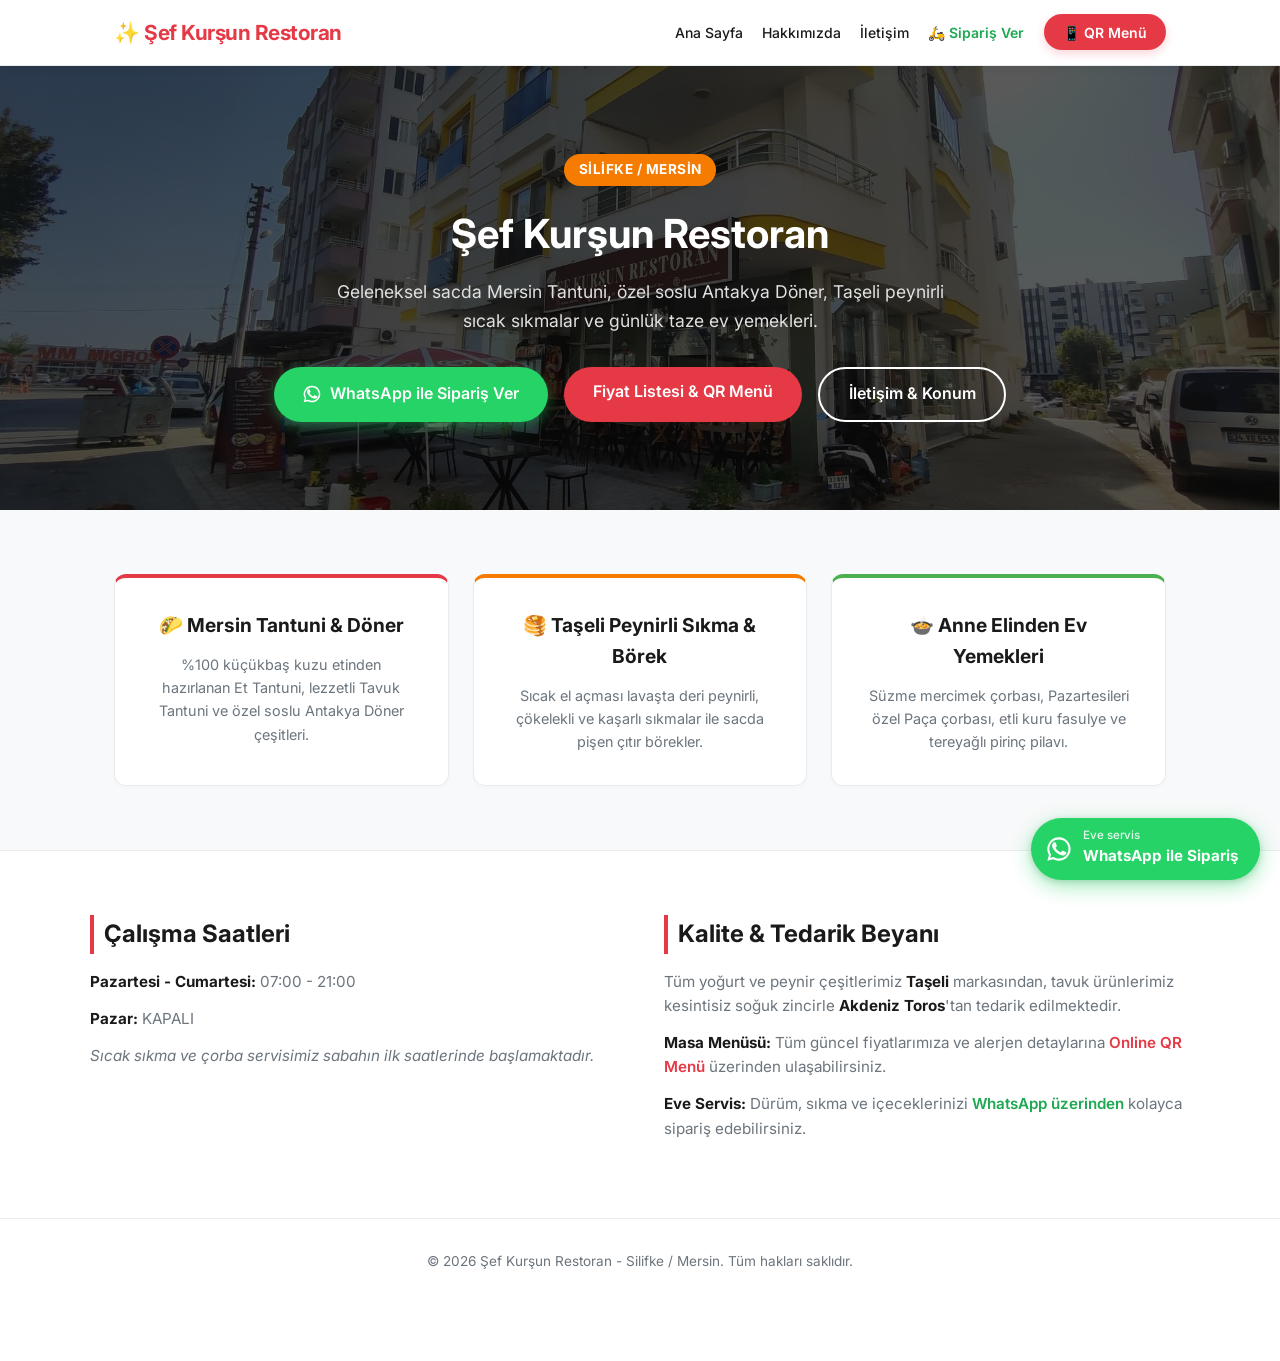
==== index.html @ 9f79ace0 "Update links for order and WhatsApp service" ====
<!DOCTYPE html>
<html lang="tr">
<head>
  <meta charset="UTF-8">
  <meta name="viewport" content="width=device-width, initial-scale=1.0">
  <title>Şef Kurşun Restoran | Silifke Tantuni, Döner & Ev Yemekleri</title>
  <meta name="description" content="Silifke'nin meşhur Şef Kurşun Restoran'ında %100 kuzu etinden Tantuni, özel soslu Döner, Taşeli peynirli Sıkma ve ev yemekleri. WhatsApp ile online sipariş.">
  <link href="https://fonts.googleapis.com/css2?family=Inter:wght@300;400;500;600;700&display=swap" rel="stylesheet">
  <style>
    :root {
      --primary-color: #e63946;
      --accent-color: #f57c00;
      --whatsapp: #25d366;
      --whatsapp-dark: #1da851;
      --bg-body: #f8f9fa;
      --bg-card: #ffffff;
      --text-main: #1a1a1a;
      --text-sub: #6c757d;
      --border-color: #e9ecef;
    }

    * {
      box-sizing: border-box;
      margin: 0;
      padding: 0;
      font-family: 'Inter', sans-serif;
    }

    body {
      background-color: var(--bg-body);
      color: var(--text-main);
      line-height: 1.6;
    }

    /* HEADER */
    header {
      background-color: #ffffff;
      box-shadow: 0 2px 10px rgba(0,0,0,0.05);
      position: sticky;
      top: 0;
      z-index: 1000;
      border-bottom: 1px solid var(--border-color);
    }

    .navbar {
      display: flex;
      justify-content: space-between;
      align-items: center;
      max-width: 1100px;
      margin: 0 auto;
      padding: 1rem 1.5rem;
    }

    .logo {
      font-size: 1.3rem;
      font-weight: 700;
      color: var(--primary-color);
      text-decoration: none;
      letter-spacing: -0.5px;
    }

    .nav-links {
      display: flex;
      gap: 1.2rem;
      list-style: none;
      align-items: center;
      flex-wrap: wrap;
      justify-content: center;
    }

    .nav-links a {
      text-decoration: none;
      color: var(--text-main);
      font-weight: 500;
      font-size: 14px;
      transition: color 0.2s;
    }

    .nav-links a:hover {
      color: var(--primary-color);
    }

    .btn-qr {
      background-color: var(--primary-color);
      color: #fff !important;
      padding: 0.6rem 1.2rem;
      border-radius: 30px;
      font-weight: 600 !important;
      box-shadow: 0 4px 10px rgba(230, 57, 70, 0.2);
    }

    .nav-siparis {
      color: var(--whatsapp-dark) !important;
      font-weight: 600 !important;
    }

    /* HERO */
    .hero {
      background: linear-gradient(rgba(0, 0, 0, 0.65), rgba(0, 0, 0, 0.65)), 
                  url('hero.jpg') center/cover no-repeat;
      color: #ffffff;
      text-align: center;
      padding: 5.5rem 1.5rem;
    }

    .hero .badge-silifke {
      display: inline-block;
      background-color: var(--accent-color);
      color: #ffffff;
      font-weight: 700;
      padding: 0.3rem 0.9rem;
      border-radius: 20px;
      margin-bottom: 1rem;
      font-size: 0.85rem;
      text-transform: uppercase;
      letter-spacing: 0.5px;
    }

    .hero h1 {
      font-size: 2.5rem;
      font-weight: 700;
      margin-bottom: 0.8rem;
    }

    .hero p {
      font-size: 1.1rem;
      max-width: 650px;
      margin: 0 auto 2rem auto;
      color: #e0e0e0;
    }

    .hero-buttons {
      display: flex;
      gap: 1rem;
      justify-content: center;
      flex-wrap: wrap;
    }

    .btn-main {
      background-color: var(--primary-color);
      color: #fff;
      padding: 0.8rem 1.8rem;
      text-decoration: none;
      font-weight: 600;
      border-radius: 30px;
    }

    .btn-outline {
      background-color: transparent;
      color: #fff;
      border: 2px solid #fff;
      padding: 0.8rem 1.8rem;
      text-decoration: none;
      font-weight: 600;
      border-radius: 30px;
    }

    .btn-hero-wa {
      display: inline-flex;
      align-items: center;
      gap: 8px;
      background-color: var(--whatsapp);
      color: #fff;
      padding: 0.8rem 1.8rem;
      text-decoration: none;
      font-weight: 600;
      border-radius: 30px;
      box-shadow: 0 4px 14px rgba(37, 211, 102, 0.4);
      transition: background 0.2s, transform 0.15s;
    }

    .btn-hero-wa:hover {
      background-color: var(--whatsapp-dark);
      transform: translateY(-2px);
    }

    /* ÖNE ÇIKAN KATEGORİLER */
    .features {
      max-width: 1100px;
      margin: 4rem auto;
      padding: 0 1.5rem;
      display: grid;
      grid-template-columns: repeat(auto-fit, minmax(260px, 1fr));
      gap: 1.5rem;
    }

    .card {
      background: #fff;
      padding: 2rem;
      border-radius: 12px;
      text-align: center;
      box-shadow: 0 2px 4px rgba(0,0,0,0.02);
      border: 1px solid var(--border-color);
      border-top: 4px solid var(--primary-color);
    }

    .card h3 {
      margin-bottom: 0.8rem;
      color: var(--text-main);
      font-size: 1.2rem;
    }

    .card p {
      font-size: 0.9rem;
      color: var(--text-sub);
    }

    /* İLETİŞİM & ÇALIŞMA SAATLERİ */
    .info-section {
      background-color: #fff;
      padding: 4rem 1.5rem;
      border-top: 1px solid var(--border-color);
    }

    .info-container {
      max-width: 1100px;
      margin: 0 auto;
      display: grid;
      grid-template-columns: repeat(auto-fit, minmax(300px, 1fr));
      gap: 3rem;
    }

    .info-box h2 {
      color: var(--text-main);
      margin-bottom: 1rem;
      font-size: 1.5rem;
      border-left: 4px solid var(--primary-color);
      padding-left: 10px;
    }

    .info-box p {
      margin-bottom: 0.8rem;
      color: var(--text-sub);
      font-size: 0.95rem;
    }

    .info-box strong {
      color: var(--text-main);
    }

    footer {
      background-color: #ffffff;
      color: var(--text-sub);
      text-align: center;
      padding: 2rem 1.5rem 5.5rem; /* Alt boşluk: sabit buton footer metnini kapatmasın */
      border-top: 1px solid var(--border-color);
      font-size: 0.85rem;
    }

    /* ================================================
       SAĞ ALT SABİT WHATSAPP SİPARİŞ BUTONU (ELİPS)
       ================================================ */
    .wa-float {
      position: fixed;
      right: 20px;
      bottom: 20px;
      z-index: 2000;
      display: flex;
      align-items: center;
      gap: 10px;
      background-color: var(--whatsapp);
      color: #fff;
      text-decoration: none;
      font-weight: 700;
      font-size: 0.95rem;
      padding: 12px 22px 12px 14px;
      border-radius: 50px;               /* elips / hap formu */
      box-shadow: 0 6px 20px rgba(37, 211, 102, 0.45), 0 2px 6px rgba(0,0,0,0.15);
      transition: transform 0.2s, background 0.2s, box-shadow 0.2s;
      animation: wa-nabiz 2.4s ease-in-out infinite;
      white-space: nowrap;
    }

    .wa-float:hover {
      background-color: var(--whatsapp-dark);
      transform: translateY(-3px) scale(1.03);
      animation: none;
    }

    .wa-float svg {
      width: 28px;
      height: 28px;
      flex-shrink: 0;
      fill: #fff;
    }

    .wa-float span small {
      display: block;
      font-weight: 500;
      font-size: 0.72rem;
      opacity: 0.9;
      line-height: 1;
      margin-bottom: 2px;
    }

    @keyframes wa-nabiz {
      0%, 100% { box-shadow: 0 6px 20px rgba(37, 211, 102, 0.45), 0 0 0 0 rgba(37, 211, 102, 0.5); }
      50%      { box-shadow: 0 6px 20px rgba(37, 211, 102, 0.45), 0 0 0 12px rgba(37, 211, 102, 0); }
    }

    /* Mobilde metni gizle, yuvarlak logoya dönüş */
    @media (max-width: 600px) {
      .wa-float {
        padding: 14px;
        right: 16px;
        bottom: 16px;
      }
      .wa-float span { display: none; }
      .wa-float svg { width: 30px; height: 30px; }
    }

    @media (max-width: 768px) {
      .hero h1 { font-size: 2rem; }
      .navbar { flex-direction: column; gap: 1rem; }
    }
  </style>
</head>
<body>

  <header>
    <nav class="navbar">
      <a href="/" class="logo">✨ Şef Kurşun Restoran</a>
      <ul class="nav-links">
        <li><a href="/">Ana Sayfa</a></li>
        <li><a href="/hakkimizda.html">Hakkımızda</a></li>
        <li><a href="/iletisim.html">İletişim</a></li>
        <li><a href="/siparis.html/" class="nav-siparis">🛵 Sipariş Ver</a></li>
        <li><a href="/QRMENU/" class="btn-qr">📱 QR Menü</a></li>
      </ul>
    </nav>
  </header>

  <section class="hero">
    <span class="badge-silifke">Silifke / Mersin</span>
    <h1>Şef Kurşun Restoran</h1>
    <p>Geleneksel sacda Mersin Tantuni, özel soslu Antakya Döner, Taşeli peynirli sıcak sıkmalar ve günlük taze ev yemekleri.</p>
    <div class="hero-buttons">
      <a href="/siparis.html/" class="btn-hero-wa">
        <svg width="20" height="20" viewBox="0 0 24 24" fill="currentColor" aria-hidden="true"><path d="M17.5 14.4c-.3-.1-1.8-.9-2-1-.3-.1-.5-.1-.7.1-.2.3-.8 1-.9 1.2-.2.2-.3.2-.6.1-.3-.1-1.3-.5-2.4-1.5-.9-.8-1.5-1.8-1.7-2.1-.2-.3 0-.5.1-.6l.5-.6c.1-.2.2-.3.3-.5.1-.2 0-.4 0-.5l-.9-2.2c-.2-.6-.5-.5-.7-.5h-.6c-.2 0-.5.1-.8.4-.3.3-1 1-1 2.5s1.1 2.9 1.2 3.1c.1.2 2.1 3.2 5.1 4.5 2.5 1 3 .8 3.6.7.5-.1 1.8-.7 2-1.4.2-.7.2-1.3.2-1.4-.1-.1-.3-.2-.6-.3zM12 2a10 10 0 0 0-8.6 15.1L2 22l5-1.3A10 10 0 1 0 12 2zm0 18.2c-1.5 0-3-.4-4.3-1.2l-.3-.2-3 .8.8-2.9-.2-.3A8.2 8.2 0 1 1 12 20.2z"/></svg>
        WhatsApp ile Sipariş Ver
      </a>
      <a href="/QRMENU/" class="btn-main">Fiyat Listesi & QR Menü</a>
      <a href="/iletisim.html" class="btn-outline">İletişim & Konum</a>
    </div>
  </section>

  <section class="features">
    <div class="card" style="border-top-color: var(--primary-color);">
      <h3>🌮 Mersin Tantuni & Döner</h3>
      <p>%100 küçükbaş kuzu etinden hazırlanan Et Tantuni, lezzetli Tavuk Tantuni ve özel soslu Antakya Döner çeşitleri.</p>
    </div>
    <div class="card" style="border-top-color: var(--accent-color);">
      <h3>🥞 Taşeli Peynirli Sıkma & Börek</h3>
      <p>Sıcak el açması lavaşta deri peynirli, çökelekli ve kaşarlı sıkmalar ile sacda pişen çıtır börekler.</p>
    </div>
    <div class="card" style="border-top-color: #4caf50;">
      <h3>🍲 Anne Elinden Ev Yemekleri</h3>
      <p>Süzme mercimek çorbası, Pazartesileri özel Paça çorbası, etli kuru fasulye ve tereyağlı pirinç pilavı.</p>
    </div>
  </section>

  <section class="info-section">
    <div class="info-container">
      <div class="info-box">
        <h2>Çalışma Saatleri</h2>
        <p><strong>Pazartesi - Cumartesi:</strong> 07:00 - 21:00</p>
        <p><strong>Pazar:</strong> KAPALI</p>
        <p><em>Sıcak sıkma ve çorba servisimiz sabahın ilk saatlerinde başlamaktadır.</em></p>
      </div>
      <div class="info-box">
        <h2>Kalite & Tedarik Beyanı</h2>
        <p>Tüm yoğurt ve peynir çeşitlerimiz <strong>Taşeli</strong> markasından, tavuk ürünlerimiz kesintisiz soğuk zincirle <strong>Akdeniz Toros</strong>'tan tedarik edilmektedir.</p>
        <p><strong>Masa Menüsü:</strong> Tüm güncel fiyatlarımıza ve alerjen detaylarına <a href="/QRMENU/" style="color:var(--primary-color); font-weight:600; text-decoration:none;">Online QR Menü</a> üzerinden ulaşabilirsiniz.</p>
        <p><strong>Eve Servis:</strong> Dürüm, sıkma ve içeceklerinizi <a href="/siparis.html/" style="color:var(--whatsapp-dark); font-weight:600; text-decoration:none;">WhatsApp üzerinden</a> kolayca sipariş edebilirsiniz.</p>
      </div>
    </div>
  </section>

  <footer>
    <p>&copy; 2026 Şef Kurşun Restoran - Silifke / Mersin. Tüm hakları saklıdır.</p>
  </footer>

  <!-- SAĞ ALT SABİT WHATSAPP SİPARİŞ BUTONU -->
  <a href="/siparis.html/" class="wa-float" aria-label="WhatsApp ile Sipariş Ver">
    <svg viewBox="0 0 24 24" aria-hidden="true"><path d="M17.5 14.4c-.3-.1-1.8-.9-2-1-.3-.1-.5-.1-.7.1-.2.3-.8 1-.9 1.2-.2.2-.3.2-.6.1-.3-.1-1.3-.5-2.4-1.5-.9-.8-1.5-1.8-1.7-2.1-.2-.3 0-.5.1-.6l.5-.6c.1-.2.2-.3.3-.5.1-.2 0-.4 0-.5l-.9-2.2c-.2-.6-.5-.5-.7-.5h-.6c-.2 0-.5.1-.8.4-.3.3-1 1-1 2.5s1.1 2.9 1.2 3.1c.1.2 2.1 3.2 5.1 4.5 2.5 1 3 .8 3.6.7.5-.1 1.8-.7 2-1.4.2-.7.2-1.3.2-1.4-.1-.1-.3-.2-.6-.3zM12 2a10 10 0 0 0-8.6 15.1L2 22l5-1.3A10 10 0 1 0 12 2zm0 18.2c-1.5 0-3-.4-4.3-1.2l-.3-.2-3 .8.8-2.9-.2-.3A8.2 8.2 0 1 1 12 20.2z"/></svg>
    <span><small>Eve servis</small>WhatsApp ile Sipariş</span>
  </a>

</body>
</html>
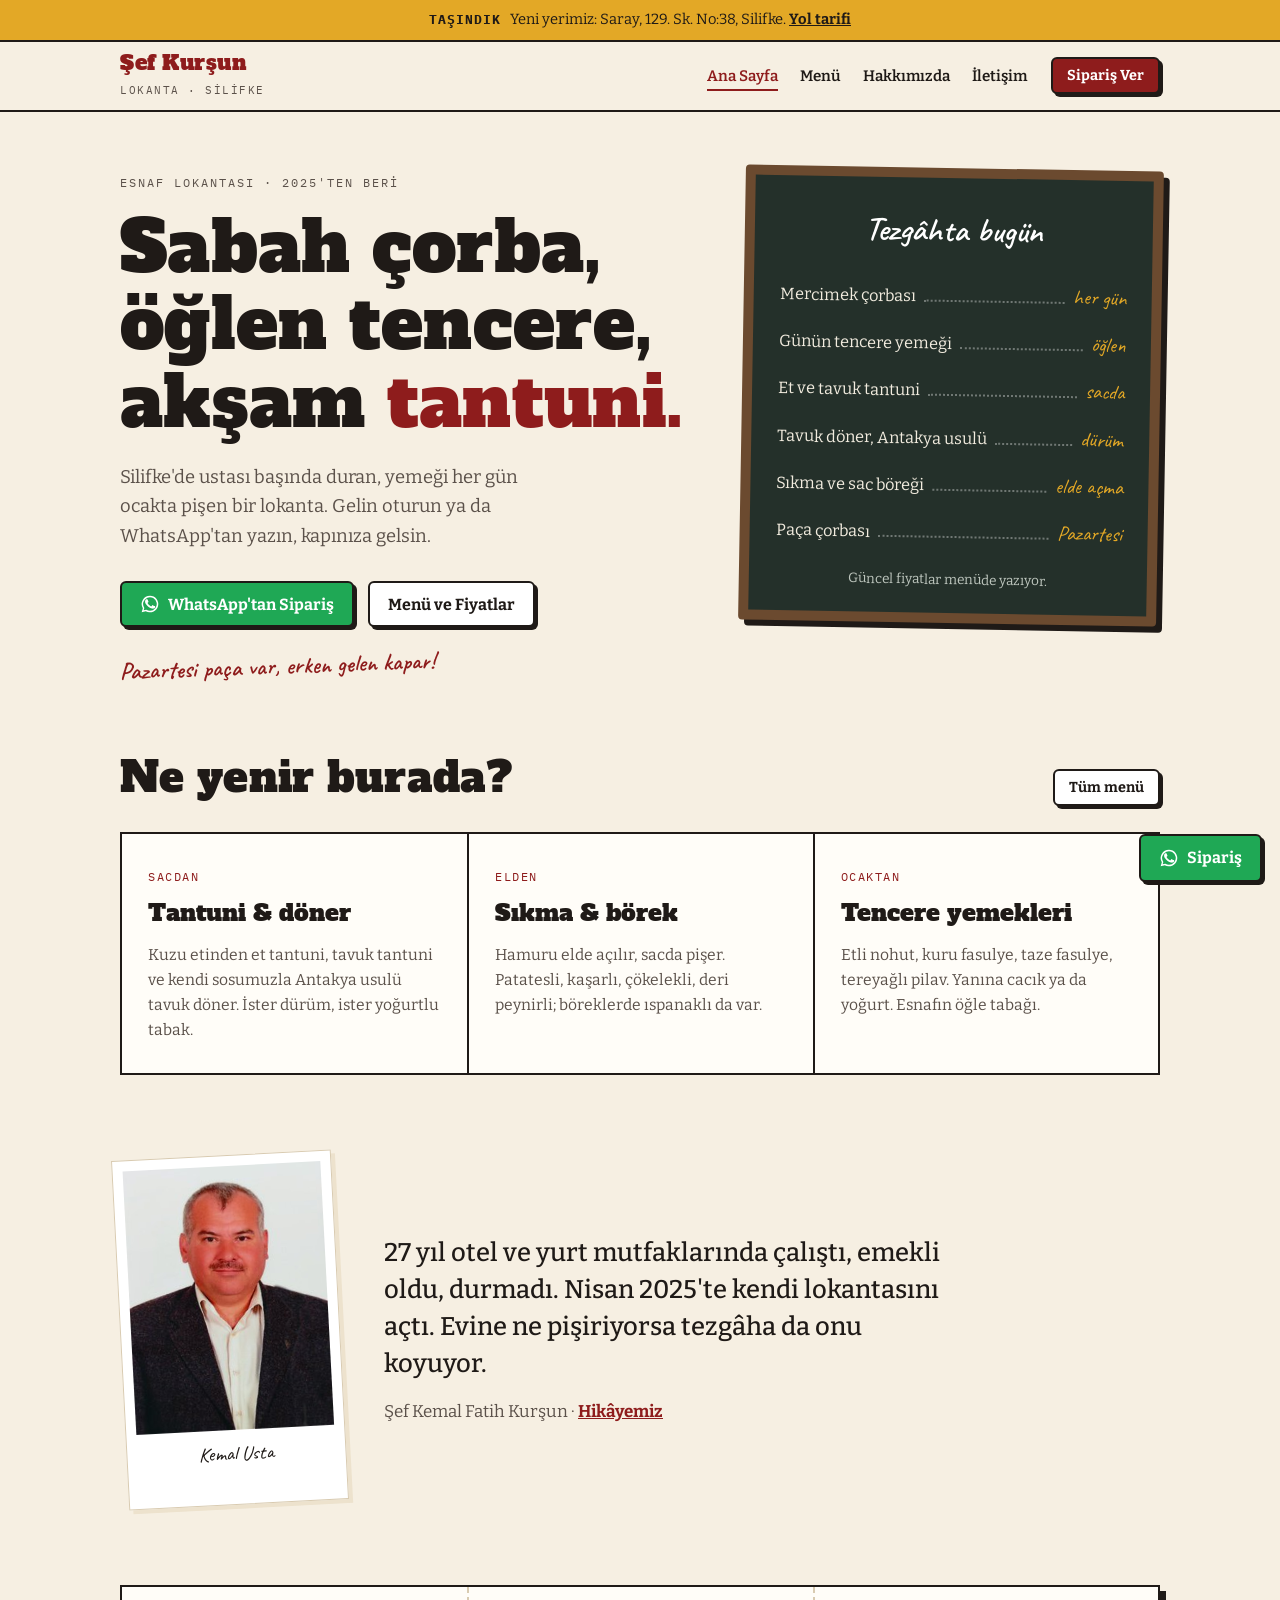
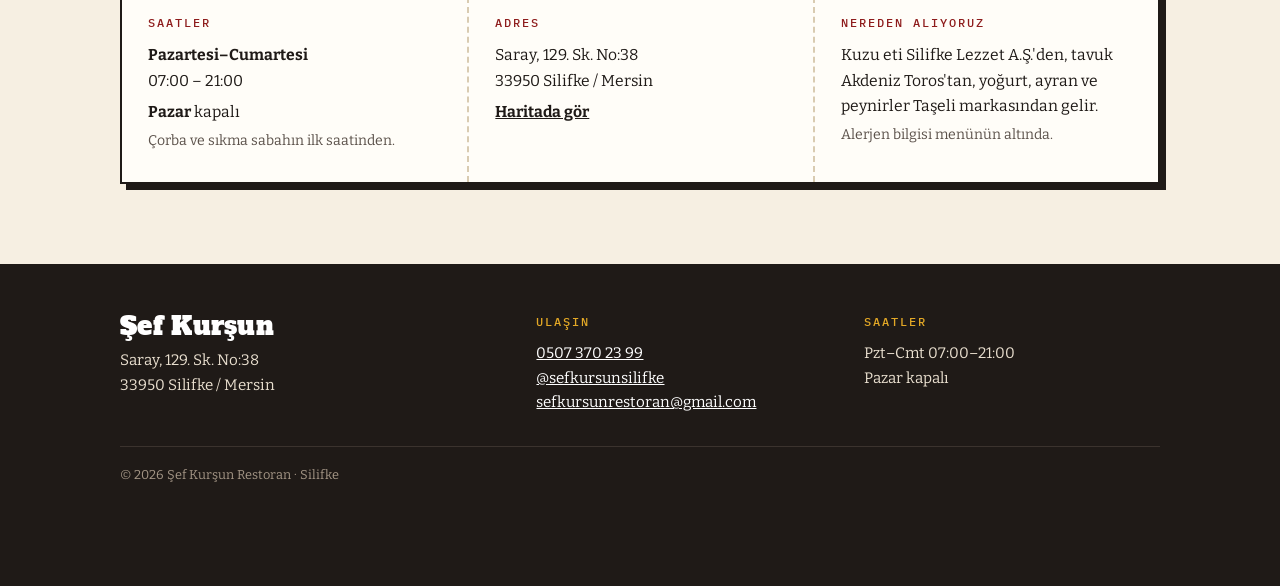
==== commit 5c2422c6: "Yeni tasarım, yeni adres ve metin düzeltmeleri - Esnaf lokantası havasında yeni görsel kimlik: tabel" ====
--- a/index.html
+++ b/index.html
@@ -3,387 +3,242 @@
 <head>
   <meta charset="UTF-8">
   <meta name="viewport" content="width=device-width, initial-scale=1.0">
-  <title>Şef Kurşun Restoran | Silifke Tantuni, Döner & Ev Yemekleri</title>
-  <meta name="description" content="Silifke'nin meşhur Şef Kurşun Restoran'ında %100 kuzu etinden Tantuni, özel soslu Döner, Taşeli peynirli Sıkma ve ev yemekleri. WhatsApp ile online sipariş.">
-  <link href="https://fonts.googleapis.com/css2?family=Inter:wght@300;400;500;600;700&display=swap" rel="stylesheet">
+  <title>Şef Kurşun Restoran | Silifke Tantuni, Döner, Sıkma ve Ev Yemekleri</title>
+  <meta name="description" content="Silifke'de esnaf lokantası: sabah çorbası, öğlen tencere yemeği, sacda tantuni, elde açılan sıkma ve börek. Saray, 129. Sk. No:38. WhatsApp ile sipariş.">
+  <link rel="preconnect" href="https://fonts.googleapis.com">
+  <link rel="preconnect" href="https://fonts.gstatic.com" crossorigin>
+  <link href="https://fonts.googleapis.com/css2?family=Alfa+Slab+One&family=Bitter:wght@400;500;600;700&family=Caveat:wght@600&family=IBM+Plex+Mono:wght@400;500&display=swap" rel="stylesheet">
+  <link rel="stylesheet" href="/assets/site.css">
   <style>
-    :root {
-      --primary-color: #e63946;
-      --accent-color: #f57c00;
-      --whatsapp: #25d366;
-      --whatsapp-dark: #1da851;
-      --bg-body: #f8f9fa;
-      --bg-card: #ffffff;
-      --text-main: #1a1a1a;
-      --text-sub: #6c757d;
-      --border-color: #e9ecef;
-    }
-
-    * {
-      box-sizing: border-box;
-      margin: 0;
-      padding: 0;
-      font-family: 'Inter', sans-serif;
-    }
-
-    body {
-      background-color: var(--bg-body);
-      color: var(--text-main);
-      line-height: 1.6;
-    }
-
-    /* HEADER */
-    header {
-      background-color: #ffffff;
-      box-shadow: 0 2px 10px rgba(0,0,0,0.05);
-      position: sticky;
-      top: 0;
-      z-index: 1000;
-      border-bottom: 1px solid var(--border-color);
-    }
-
-    .navbar {
+    /* GİRİŞ */
+    .giris { padding: 56px 0 72px; }
+    .giris .kap {
+      display: grid;
+      grid-template-columns: 1.15fr .85fr;
+      gap: 56px;
+      align-items: start;
+    }
+    .giris h1 {
+      font-size: clamp(2.5rem, 6vw, 4.4rem);
+      color: var(--murekkep);
+      margin: 14px 0 22px;
+    }
+    .giris h1 em { font-style: normal; color: var(--bordo); }
+    .giris .ozet { font-size: 1.15rem; max-width: 34ch; color: var(--murekkep-acik); margin-bottom: 30px; }
+    .giris .dugmeler { display: flex; gap: 14px; flex-wrap: wrap; }
+    .giris .not { margin-top: 26px; transform: rotate(-2deg); display: inline-block; }
+
+    /* Tezgâh tahtası */
+    .tahta {
+      background: #24302a;
+      color: #f2ecdf;
+      border: 10px solid #6b4a2f;
+      border-radius: 4px;
+      padding: 26px 26px 22px;
+      box-shadow: 6px 6px 0 var(--murekkep);
+      transform: rotate(1deg);
+    }
+    .tahta h2 {
+      font-family: var(--f-el);
+      font-size: 2.1rem;
+      font-weight: 600;
+      color: #fff;
+      margin-bottom: 14px;
+      text-align: center;
+    }
+    .tahta ul { list-style: none; }
+    .tahta li {
       display: flex;
-      justify-content: space-between;
-      align-items: center;
-      max-width: 1100px;
-      margin: 0 auto;
-      padding: 1rem 1.5rem;
-    }
-
-    .logo {
-      font-size: 1.3rem;
-      font-weight: 700;
-      color: var(--primary-color);
-      text-decoration: none;
-      letter-spacing: -0.5px;
-    }
-
-    .nav-links {
-      display: flex;
-      gap: 1.2rem;
-      list-style: none;
-      align-items: center;
-      flex-wrap: wrap;
-      justify-content: center;
-    }
-
-    .nav-links a {
-      text-decoration: none;
-      color: var(--text-main);
-      font-weight: 500;
-      font-size: 14px;
-      transition: color 0.2s;
-    }
-
-    .nav-links a:hover {
-      color: var(--primary-color);
-    }
-
-    .btn-qr {
-      background-color: var(--primary-color);
-      color: #fff !important;
-      padding: 0.6rem 1.2rem;
-      border-radius: 30px;
-      font-weight: 600 !important;
-      box-shadow: 0 4px 10px rgba(230, 57, 70, 0.2);
-    }
-
-    .nav-siparis {
-      color: var(--whatsapp-dark) !important;
-      font-weight: 600 !important;
-    }
-
-    /* HERO */
-    .hero {
-      background: linear-gradient(rgba(0, 0, 0, 0.65), rgba(0, 0, 0, 0.65)), 
-                  url('hero.jpg') center/cover no-repeat;
-      color: #ffffff;
-      text-align: center;
-      padding: 5.5rem 1.5rem;
-    }
-
-    .hero .badge-silifke {
-      display: inline-block;
-      background-color: var(--accent-color);
-      color: #ffffff;
-      font-weight: 700;
-      padding: 0.3rem 0.9rem;
-      border-radius: 20px;
-      margin-bottom: 1rem;
-      font-size: 0.85rem;
-      text-transform: uppercase;
-      letter-spacing: 0.5px;
-    }
-
-    .hero h1 {
-      font-size: 2.5rem;
-      font-weight: 700;
-      margin-bottom: 0.8rem;
-    }
-
-    .hero p {
-      font-size: 1.1rem;
-      max-width: 650px;
-      margin: 0 auto 2rem auto;
-      color: #e0e0e0;
-    }
-
-    .hero-buttons {
-      display: flex;
-      gap: 1rem;
-      justify-content: center;
-      flex-wrap: wrap;
-    }
-
-    .btn-main {
-      background-color: var(--primary-color);
-      color: #fff;
-      padding: 0.8rem 1.8rem;
-      text-decoration: none;
-      font-weight: 600;
-      border-radius: 30px;
-    }
-
-    .btn-outline {
-      background-color: transparent;
-      color: #fff;
-      border: 2px solid #fff;
-      padding: 0.8rem 1.8rem;
-      text-decoration: none;
-      font-weight: 600;
-      border-radius: 30px;
-    }
-
-    .btn-hero-wa {
-      display: inline-flex;
-      align-items: center;
+      align-items: baseline;
       gap: 8px;
-      background-color: var(--whatsapp);
-      color: #fff;
-      padding: 0.8rem 1.8rem;
-      text-decoration: none;
-      font-weight: 600;
-      border-radius: 30px;
-      box-shadow: 0 4px 14px rgba(37, 211, 102, 0.4);
-      transition: background 0.2s, transform 0.15s;
-    }
-
-    .btn-hero-wa:hover {
-      background-color: var(--whatsapp-dark);
-      transform: translateY(-2px);
-    }
-
-    /* ÖNE ÇIKAN KATEGORİLER */
-    .features {
-      max-width: 1100px;
-      margin: 4rem auto;
-      padding: 0 1.5rem;
-      display: grid;
-      grid-template-columns: repeat(auto-fit, minmax(260px, 1fr));
-      gap: 1.5rem;
-    }
-
-    .card {
-      background: #fff;
-      padding: 2rem;
-      border-radius: 12px;
-      text-align: center;
-      box-shadow: 0 2px 4px rgba(0,0,0,0.02);
-      border: 1px solid var(--border-color);
-      border-top: 4px solid var(--primary-color);
-    }
-
-    .card h3 {
-      margin-bottom: 0.8rem;
-      color: var(--text-main);
-      font-size: 1.2rem;
-    }
-
-    .card p {
-      font-size: 0.9rem;
-      color: var(--text-sub);
-    }
-
-    /* İLETİŞİM & ÇALIŞMA SAATLERİ */
-    .info-section {
-      background-color: #fff;
-      padding: 4rem 1.5rem;
-      border-top: 1px solid var(--border-color);
-    }
-
-    .info-container {
-      max-width: 1100px;
-      margin: 0 auto;
-      display: grid;
-      grid-template-columns: repeat(auto-fit, minmax(300px, 1fr));
-      gap: 3rem;
-    }
-
-    .info-box h2 {
-      color: var(--text-main);
-      margin-bottom: 1rem;
-      font-size: 1.5rem;
-      border-left: 4px solid var(--primary-color);
-      padding-left: 10px;
-    }
-
-    .info-box p {
-      margin-bottom: 0.8rem;
-      color: var(--text-sub);
-      font-size: 0.95rem;
-    }
-
-    .info-box strong {
-      color: var(--text-main);
-    }
-
-    footer {
-      background-color: #ffffff;
-      color: var(--text-sub);
-      text-align: center;
-      padding: 2rem 1.5rem 5.5rem; /* Alt boşluk: sabit buton footer metnini kapatmasın */
-      border-top: 1px solid var(--border-color);
-      font-size: 0.85rem;
-    }
-
-    /* ================================================
-       SAĞ ALT SABİT WHATSAPP SİPARİŞ BUTONU (ELİPS)
-       ================================================ */
-    .wa-float {
-      position: fixed;
-      right: 20px;
-      bottom: 20px;
-      z-index: 2000;
-      display: flex;
-      align-items: center;
-      gap: 10px;
-      background-color: var(--whatsapp);
-      color: #fff;
-      text-decoration: none;
-      font-weight: 700;
-      font-size: 0.95rem;
-      padding: 12px 22px 12px 14px;
-      border-radius: 50px;               /* elips / hap formu */
-      box-shadow: 0 6px 20px rgba(37, 211, 102, 0.45), 0 2px 6px rgba(0,0,0,0.15);
-      transition: transform 0.2s, background 0.2s, box-shadow 0.2s;
-      animation: wa-nabiz 2.4s ease-in-out infinite;
-      white-space: nowrap;
-    }
-
-    .wa-float:hover {
-      background-color: var(--whatsapp-dark);
-      transform: translateY(-3px) scale(1.03);
-      animation: none;
-    }
-
-    .wa-float svg {
-      width: 28px;
-      height: 28px;
-      flex-shrink: 0;
-      fill: #fff;
-    }
-
-    .wa-float span small {
-      display: block;
-      font-weight: 500;
-      font-size: 0.72rem;
-      opacity: 0.9;
-      line-height: 1;
-      margin-bottom: 2px;
-    }
-
-    @keyframes wa-nabiz {
-      0%, 100% { box-shadow: 0 6px 20px rgba(37, 211, 102, 0.45), 0 0 0 0 rgba(37, 211, 102, 0.5); }
-      50%      { box-shadow: 0 6px 20px rgba(37, 211, 102, 0.45), 0 0 0 12px rgba(37, 211, 102, 0); }
-    }
-
-    /* Mobilde metni gizle, yuvarlak logoya dönüş */
-    @media (max-width: 600px) {
-      .wa-float {
-        padding: 14px;
-        right: 16px;
-        bottom: 16px;
-      }
-      .wa-float span { display: none; }
-      .wa-float svg { width: 30px; height: 30px; }
-    }
-
-    @media (max-width: 768px) {
-      .hero h1 { font-size: 2rem; }
-      .navbar { flex-direction: column; gap: 1rem; }
+      padding: 7px 0;
+      font-size: 1.02rem;
+    }
+    .tahta li::after {
+      content: "";
+      flex: 1;
+      order: 1;
+      border-bottom: 2px dotted rgba(255,255,255,.35);
+    }
+    .tahta li span { order: 2; font-family: var(--f-el); font-size: 1.3rem; color: var(--hardal); }
+    .tahta p { margin-top: 14px; font-size: .85rem; color: #bfc7bf; text-align: center; }
+
+    /* NE VAR */
+    .bolum-baslik { display: flex; align-items: baseline; justify-content: space-between; gap: 20px; flex-wrap: wrap; margin-bottom: 26px; }
+    .bolum-baslik h2 { font-size: clamp(1.8rem, 4vw, 2.6rem); }
+    .uclu { display: grid; grid-template-columns: repeat(3, 1fr); border: 2px solid var(--murekkep); background: #fffdf8; }
+    .uclu article { padding: 28px 26px 30px; }
+    .uclu article + article { border-left: 2px solid var(--murekkep); }
+    .uclu .saat { font-family: var(--f-fis); font-size: .78rem; letter-spacing: 1.5px; color: var(--bordo); text-transform: uppercase; }
+    .uclu h3 { font-family: var(--f-tabela); font-weight: 400; font-size: 1.45rem; margin: 6px 0 10px; }
+    .uclu p { color: var(--murekkep-acik); font-size: .98rem; }
+
+    /* USTA */
+    .usta { margin-top: 80px; }
+    .usta .kap { display: grid; grid-template-columns: 220px 1fr; gap: 44px; align-items: center; }
+    .usta figure { background: #fff; padding: 10px 10px 34px; border: 1px solid var(--cizgi); box-shadow: 4px 4px 0 var(--kagit-koyu); transform: rotate(-3deg); }
+    .usta figure img { width: 100%; aspect-ratio: 3 / 4; object-fit: cover; }
+    .usta figcaption { font-family: var(--f-el); font-size: 1.25rem; text-align: center; margin-top: 8px; }
+    .usta .soz { font-size: clamp(1.25rem, 2.6vw, 1.6rem); line-height: 1.45; font-weight: 500; max-width: 36ch; }
+    .usta .kim { margin-top: 16px; color: var(--murekkep-acik); }
+    .usta .kim a { font-weight: 700; color: var(--bordo); }
+
+    /* BİLGİ FİŞİ */
+    .bilgi { margin-top: 80px; }
+    .bilgi .fis { display: grid; grid-template-columns: repeat(3, 1fr); }
+    .bilgi .fis > div { padding: 26px 26px 30px; }
+    .bilgi .fis > div + div { border-left: 2px dashed var(--cizgi); }
+    .bilgi h3 { font-family: var(--f-fis); font-weight: 500; font-size: .78rem; letter-spacing: 2px; text-transform: uppercase; color: var(--bordo); margin-bottom: 10px; }
+    .bilgi p { font-size: .98rem; }
+    .bilgi p + p { margin-top: 6px; }
+    .bilgi .kucuk { color: var(--murekkep-acik); font-size: .88rem; }
+
+    @media (max-width: 860px) {
+      .giris { padding: 36px 0 52px; }
+      .giris .kap { grid-template-columns: 1fr; gap: 44px; }
+      .tahta { transform: none; }
+      .uclu, .bilgi .fis { grid-template-columns: 1fr; }
+      .uclu article + article { border-left: 0; border-top: 2px solid var(--murekkep); }
+      .bilgi .fis > div + div { border-left: 0; border-top: 2px dashed var(--cizgi); }
+      .usta .kap { grid-template-columns: 1fr; gap: 28px; justify-items: center; text-align: center; }
+      .usta figure { width: 190px; }
+      .usta .soz { margin: 0 auto; }
     }
   </style>
 </head>
 <body>
 
-  <header>
-    <nav class="navbar">
-      <a href="/" class="logo">✨ Şef Kurşun Restoran</a>
-      <ul class="nav-links">
-        <li><a href="/">Ana Sayfa</a></li>
+  <div class="duyuru"><b>Taşındık</b> Yeni yerimiz: Saray, 129. Sk. No:38, Silifke. <a href="/iletisim.html">Yol tarifi</a></div>
+
+  <header class="site-ust">
+    <div class="kap">
+      <a href="/" class="marka"><span><b>Şef Kurşun</b><small>Lokanta · Silifke</small></span></a>
+      <ul class="menu-linkler">
+        <li><a href="/" aria-current="page">Ana Sayfa</a></li>
+        <li><a href="/QRMENU/">Menü</a></li>
         <li><a href="/hakkimizda.html">Hakkımızda</a></li>
         <li><a href="/iletisim.html">İletişim</a></li>
-        <li><a href="/siparis.html/" class="nav-siparis">🛵 Sipariş Ver</a></li>
-        <li><a href="/QRMENU/" class="btn-qr">📱 QR Menü</a></li>
       </ul>
-    </nav>
+      <a href="/order.html" class="dugme dugme-bordo dugme-kucuk">Sipariş Ver</a>
+    </div>
   </header>
 
-  <section class="hero">
-    <span class="badge-silifke">Silifke / Mersin</span>
-    <h1>Şef Kurşun Restoran</h1>
-    <p>Geleneksel sacda Mersin Tantuni, özel soslu Antakya Döner, Taşeli peynirli sıcak sıkmalar ve günlük taze ev yemekleri.</p>
-    <div class="hero-buttons">
-      <a href="/siparis.html/" class="btn-hero-wa">
-        <svg width="20" height="20" viewBox="0 0 24 24" fill="currentColor" aria-hidden="true"><path d="M17.5 14.4c-.3-.1-1.8-.9-2-1-.3-.1-.5-.1-.7.1-.2.3-.8 1-.9 1.2-.2.2-.3.2-.6.1-.3-.1-1.3-.5-2.4-1.5-.9-.8-1.5-1.8-1.7-2.1-.2-.3 0-.5.1-.6l.5-.6c.1-.2.2-.3.3-.5.1-.2 0-.4 0-.5l-.9-2.2c-.2-.6-.5-.5-.7-.5h-.6c-.2 0-.5.1-.8.4-.3.3-1 1-1 2.5s1.1 2.9 1.2 3.1c.1.2 2.1 3.2 5.1 4.5 2.5 1 3 .8 3.6.7.5-.1 1.8-.7 2-1.4.2-.7.2-1.3.2-1.4-.1-.1-.3-.2-.6-.3zM12 2a10 10 0 0 0-8.6 15.1L2 22l5-1.3A10 10 0 1 0 12 2zm0 18.2c-1.5 0-3-.4-4.3-1.2l-.3-.2-3 .8.8-2.9-.2-.3A8.2 8.2 0 1 1 12 20.2z"/></svg>
-        WhatsApp ile Sipariş Ver
-      </a>
-      <a href="/QRMENU/" class="btn-main">Fiyat Listesi & QR Menü</a>
-      <a href="/iletisim.html" class="btn-outline">İletişim & Konum</a>
+  <main>
+    <section class="giris">
+      <div class="kap">
+        <div>
+          <span class="etiket-fis">Esnaf lokantası · 2025'ten beri</span>
+          <h1 class="baslik">Sabah çorba,<br>öğlen tencere,<br>akşam <em>tantuni.</em></h1>
+          <p class="ozet">Silifke'de ustası başında duran, yemeği her gün ocakta pişen bir lokanta. Gelin oturun ya da WhatsApp'tan yazın, kapınıza gelsin.</p>
+          <div class="dugmeler">
+            <a href="/order.html" class="dugme dugme-wa">
+              <svg viewBox="0 0 24 24" fill="currentColor" aria-hidden="true"><path d="M17.5 14.4c-.3-.1-1.8-.9-2-1-.3-.1-.5-.1-.7.1-.2.3-.8 1-.9 1.2-.2.2-.3.2-.6.1-.3-.1-1.3-.5-2.4-1.5-.9-.8-1.5-1.8-1.7-2.1-.2-.3 0-.5.1-.6l.5-.6c.1-.2.2-.3.3-.5.1-.2 0-.4 0-.5l-.9-2.2c-.2-.6-.5-.5-.7-.5h-.6c-.2 0-.5.1-.8.4-.3.3-1 1-1 2.5s1.1 2.9 1.2 3.1c.1.2 2.1 3.2 5.1 4.5 2.5 1 3 .8 3.6.7.5-.1 1.8-.7 2-1.4.2-.7.2-1.3.2-1.4-.1-.1-.3-.2-.6-.3zM12 2a10 10 0 0 0-8.6 15.1L2 22l5-1.3A10 10 0 1 0 12 2zm0 18.2c-1.5 0-3-.4-4.3-1.2l-.3-.2-3 .8.8-2.9-.2-.3A8.2 8.2 0 1 1 12 20.2z"/></svg>
+              WhatsApp'tan Sipariş
+            </a>
+            <a href="/QRMENU/" class="dugme">Menü ve Fiyatlar</a>
+          </div>
+          <p class="not el-yazisi">Pazartesi paça var, erken gelen kapar!</p>
+        </div>
+
+        <aside class="tahta" aria-label="Tezgâhta neler var">
+          <h2>Tezgâhta bugün</h2>
+          <ul>
+            <li>Mercimek çorbası <span>her gün</span></li>
+            <li>Günün tencere yemeği <span>öğlen</span></li>
+            <li>Et ve tavuk tantuni <span>sacda</span></li>
+            <li>Tavuk döner, Antakya usulü <span>dürüm</span></li>
+            <li>Sıkma ve sac böreği <span>elde açma</span></li>
+            <li>Paça çorbası <span>Pazartesi</span></li>
+          </ul>
+          <p>Güncel fiyatlar menüde yazıyor.</p>
+        </aside>
+      </div>
+    </section>
+
+    <section class="kap">
+      <div class="bolum-baslik">
+        <h2 class="baslik">Ne yenir burada?</h2>
+        <a href="/QRMENU/" class="dugme dugme-kucuk">Tüm menü</a>
+      </div>
+      <div class="uclu">
+        <article>
+          <span class="saat">Sacdan</span>
+          <h3>Tantuni &amp; döner</h3>
+          <p>Kuzu etinden et tantuni, tavuk tantuni ve kendi sosumuzla Antakya usulü tavuk döner. İster dürüm, ister yoğurtlu tabak.</p>
+        </article>
+        <article>
+          <span class="saat">Elden</span>
+          <h3>Sıkma &amp; börek</h3>
+          <p>Hamuru elde açılır, sacda pişer. Patatesli, kaşarlı, çökelekli, deri peynirli; böreklerde ıspanaklı da var.</p>
+        </article>
+        <article>
+          <span class="saat">Ocaktan</span>
+          <h3>Tencere yemekleri</h3>
+          <p>Etli nohut, kuru fasulye, taze fasulye, tereyağlı pilav. Yanına cacık ya da yoğurt. Esnafın öğle tabağı.</p>
+        </article>
+      </div>
+    </section>
+
+    <section class="usta">
+      <div class="kap">
+        <figure>
+          <img src="/kemal-kursun.jpg" alt="Şef Kemal Fatih Kurşun">
+          <figcaption>Kemal Usta</figcaption>
+        </figure>
+        <div>
+          <p class="soz">27 yıl otel ve yurt mutfaklarında çalıştı, emekli oldu, durmadı. Nisan 2025'te kendi lokantasını açtı. Evine ne pişiriyorsa tezgâha da onu koyuyor.</p>
+          <p class="kim">Şef Kemal Fatih Kurşun · <a href="/hakkimizda.html">Hikâyemiz</a></p>
+        </div>
+      </div>
+    </section>
+
+    <section class="bilgi kap">
+      <div class="fis">
+        <div>
+          <h3>Saatler</h3>
+          <p><b>Pazartesi–Cumartesi</b><br>07:00 – 21:00</p>
+          <p><b>Pazar</b> kapalı</p>
+          <p class="kucuk">Çorba ve sıkma sabahın ilk saatinden.</p>
+        </div>
+        <div>
+          <h3>Adres</h3>
+          <p>Saray, 129. Sk. No:38<br>33950 Silifke / Mersin</p>
+          <p><a href="/iletisim.html"><b>Haritada gör</b></a></p>
+        </div>
+        <div>
+          <h3>Nereden alıyoruz</h3>
+          <p>Kuzu eti Silifke Lezzet A.Ş.'den, tavuk Akdeniz Toros'tan, yoğurt, ayran ve peynirler Taşeli markasından gelir.</p>
+          <p class="kucuk">Alerjen bilgisi menünün altında.</p>
+        </div>
+      </div>
+    </section>
+  </main>
+
+  <footer class="site-alt">
+    <div class="kap">
+      <div>
+        <p class="baslik">Şef Kurşun</p>
+        <p>Saray, 129. Sk. No:38<br>33950 Silifke / Mersin</p>
+      </div>
+      <div>
+        <h4>Ulaşın</h4>
+        <p><a href="tel:05073702399">0507 370 23 99</a><br>
+        <a href="https://www.instagram.com/sefkursunsilifke" target="_blank" rel="noopener">@sefkursunsilifke</a><br>
+        <a href="mailto:sefkursunrestoran@gmail.com">sefkursunrestoran@gmail.com</a></p>
+      </div>
+      <div>
+        <h4>Saatler</h4>
+        <p>Pzt–Cmt 07:00–21:00<br>Pazar kapalı</p>
+      </div>
+      <p class="telif">© 2026 Şef Kurşun Restoran · Silifke</p>
     </div>
-  </section>
-
-  <section class="features">
-    <div class="card" style="border-top-color: var(--primary-color);">
-      <h3>🌮 Mersin Tantuni & Döner</h3>
-      <p>%100 küçükbaş kuzu etinden hazırlanan Et Tantuni, lezzetli Tavuk Tantuni ve özel soslu Antakya Döner çeşitleri.</p>
-    </div>
-    <div class="card" style="border-top-color: var(--accent-color);">
-      <h3>🥞 Taşeli Peynirli Sıkma & Börek</h3>
-      <p>Sıcak el açması lavaşta deri peynirli, çökelekli ve kaşarlı sıkmalar ile sacda pişen çıtır börekler.</p>
-    </div>
-    <div class="card" style="border-top-color: #4caf50;">
-      <h3>🍲 Anne Elinden Ev Yemekleri</h3>
-      <p>Süzme mercimek çorbası, Pazartesileri özel Paça çorbası, etli kuru fasulye ve tereyağlı pirinç pilavı.</p>
-    </div>
-  </section>
-
-  <section class="info-section">
-    <div class="info-container">
-      <div class="info-box">
-        <h2>Çalışma Saatleri</h2>
-        <p><strong>Pazartesi - Cumartesi:</strong> 07:00 - 21:00</p>
-        <p><strong>Pazar:</strong> KAPALI</p>
-        <p><em>Sıcak sıkma ve çorba servisimiz sabahın ilk saatlerinde başlamaktadır.</em></p>
-      </div>
-      <div class="info-box">
-        <h2>Kalite & Tedarik Beyanı</h2>
-        <p>Tüm yoğurt ve peynir çeşitlerimiz <strong>Taşeli</strong> markasından, tavuk ürünlerimiz kesintisiz soğuk zincirle <strong>Akdeniz Toros</strong>'tan tedarik edilmektedir.</p>
-        <p><strong>Masa Menüsü:</strong> Tüm güncel fiyatlarımıza ve alerjen detaylarına <a href="/QRMENU/" style="color:var(--primary-color); font-weight:600; text-decoration:none;">Online QR Menü</a> üzerinden ulaşabilirsiniz.</p>
-        <p><strong>Eve Servis:</strong> Dürüm, sıkma ve içeceklerinizi <a href="/siparis.html/" style="color:var(--whatsapp-dark); font-weight:600; text-decoration:none;">WhatsApp üzerinden</a> kolayca sipariş edebilirsiniz.</p>
-      </div>
-    </div>
-  </section>
-
-  <footer>
-    <p>&copy; 2026 Şef Kurşun Restoran - Silifke / Mersin. Tüm hakları saklıdır.</p>
   </footer>
 
-  <!-- SAĞ ALT SABİT WHATSAPP SİPARİŞ BUTONU -->
-  <a href="/siparis.html/" class="wa-float" aria-label="WhatsApp ile Sipariş Ver">
-    <svg viewBox="0 0 24 24" aria-hidden="true"><path d="M17.5 14.4c-.3-.1-1.8-.9-2-1-.3-.1-.5-.1-.7.1-.2.3-.8 1-.9 1.2-.2.2-.3.2-.6.1-.3-.1-1.3-.5-2.4-1.5-.9-.8-1.5-1.8-1.7-2.1-.2-.3 0-.5.1-.6l.5-.6c.1-.2.2-.3.3-.5.1-.2 0-.4 0-.5l-.9-2.2c-.2-.6-.5-.5-.7-.5h-.6c-.2 0-.5.1-.8.4-.3.3-1 1-1 2.5s1.1 2.9 1.2 3.1c.1.2 2.1 3.2 5.1 4.5 2.5 1 3 .8 3.6.7.5-.1 1.8-.7 2-1.4.2-.7.2-1.3.2-1.4-.1-.1-.3-.2-.6-.3zM12 2a10 10 0 0 0-8.6 15.1L2 22l5-1.3A10 10 0 1 0 12 2zm0 18.2c-1.5 0-3-.4-4.3-1.2l-.3-.2-3 .8.8-2.9-.2-.3A8.2 8.2 0 1 1 12 20.2z"/></svg>
-    <span><small>Eve servis</small>WhatsApp ile Sipariş</span>
+  <a href="/order.html" class="wa-sabit" aria-label="WhatsApp ile sipariş ver">
+    <span class="dugme dugme-wa">
+      <svg viewBox="0 0 24 24" fill="currentColor" aria-hidden="true"><path d="M17.5 14.4c-.3-.1-1.8-.9-2-1-.3-.1-.5-.1-.7.1-.2.3-.8 1-.9 1.2-.2.2-.3.2-.6.1-.3-.1-1.3-.5-2.4-1.5-.9-.8-1.5-1.8-1.7-2.1-.2-.3 0-.5.1-.6l.5-.6c.1-.2.2-.3.3-.5.1-.2 0-.4 0-.5l-.9-2.2c-.2-.6-.5-.5-.7-.5h-.6c-.2 0-.5.1-.8.4-.3.3-1 1-1 2.5s1.1 2.9 1.2 3.1c.1.2 2.1 3.2 5.1 4.5 2.5 1 3 .8 3.6.7.5-.1 1.8-.7 2-1.4.2-.7.2-1.3.2-1.4-.1-.1-.3-.2-.6-.3zM12 2a10 10 0 0 0-8.6 15.1L2 22l5-1.3A10 10 0 1 0 12 2zm0 18.2c-1.5 0-3-.4-4.3-1.2l-.3-.2-3 .8.8-2.9-.2-.3A8.2 8.2 0 1 1 12 20.2z"/></svg>
+      <span>Sipariş</span>
+    </span>
   </a>
 
 </body>
--- a/assets/site.css
+++ b/assets/site.css
@@ -0,0 +1,210 @@
+/* Şef Kurşun – ortak stil
+   Esnaf lokantası: kağıt adisyon, tabela harfleri, bordo mürekkep. */
+
+:root {
+  --kagit: #f6efe2;
+  --kagit-koyu: #ede2cd;
+  --murekkep: #1f1a17;
+  --murekkep-acik: #5b514a;
+  --bordo: #8e1c1c;
+  --bordo-koyu: #6d1414;
+  --hardal: #e3a826;
+  --yesil: #1f7a4a;
+  --wa: #1fa855;
+  --cizgi: #d9cbb1;
+
+  --f-tabela: "Alfa Slab One", Georgia, serif;
+  --f-metin: "Bitter", Georgia, serif;
+  --f-fis: "IBM Plex Mono", ui-monospace, monospace;
+  --f-el: "Caveat", "Segoe Print", cursive;
+}
+
+* { box-sizing: border-box; margin: 0; padding: 0; }
+
+html { -webkit-text-size-adjust: 100%; }
+
+body {
+  background: var(--kagit);
+  color: var(--murekkep);
+  font-family: var(--f-metin);
+  font-size: 17px;
+  line-height: 1.6;
+}
+
+a { color: inherit; }
+img { max-width: 100%; display: block; }
+
+.kap { max-width: 1080px; margin: 0 auto; padding: 0 20px; }
+
+/* ---------- ÜST ---------- */
+.site-ust {
+  background: var(--kagit);
+  border-bottom: 2px solid var(--murekkep);
+  position: sticky;
+  top: 0;
+  z-index: 100;
+}
+.site-ust .kap {
+  display: flex;
+  align-items: center;
+  gap: 24px;
+  min-height: 68px;
+}
+.marka {
+  display: flex;
+  align-items: center;
+  gap: 10px;
+  text-decoration: none;
+  margin-right: auto;
+}
+.marka img { width: 46px; height: 46px; border-radius: 50%; border: 2px solid var(--murekkep); }
+.marka b {
+  font-family: var(--f-tabela);
+  font-weight: 400;
+  font-size: 1.3rem;
+  letter-spacing: .5px;
+  color: var(--bordo);
+  line-height: 1;
+}
+.marka small {
+  display: block;
+  font-family: var(--f-fis);
+  font-size: .68rem;
+  letter-spacing: 1.5px;
+  text-transform: uppercase;
+  color: var(--murekkep-acik);
+  margin-top: 4px;
+}
+.menu-linkler { display: flex; gap: 22px; list-style: none; align-items: center; }
+.menu-linkler a {
+  text-decoration: none;
+  font-weight: 600;
+  font-size: .95rem;
+  padding: 4px 0;
+  border-bottom: 2px solid transparent;
+}
+.menu-linkler a:hover,
+.menu-linkler a[aria-current="page"] { border-bottom-color: var(--bordo); color: var(--bordo); }
+
+/* ---------- BUTONLAR ----------
+   Düz renk, kalın kontur, sert gölge. Basınca yerine oturur. */
+.dugme {
+  display: inline-flex;
+  align-items: center;
+  gap: 8px;
+  font-family: var(--f-metin);
+  font-weight: 700;
+  font-size: 1rem;
+  text-decoration: none;
+  color: var(--murekkep);
+  background: #fff;
+  border: 2px solid var(--murekkep);
+  border-radius: 6px;
+  padding: 11px 18px;
+  box-shadow: 3px 3px 0 var(--murekkep);
+  transition: transform .08s, box-shadow .08s;
+  cursor: pointer;
+  line-height: 1.2;
+}
+.dugme:hover { transform: translate(-1px, -1px); box-shadow: 4px 4px 0 var(--murekkep); }
+.dugme:active { transform: translate(3px, 3px); box-shadow: 0 0 0 var(--murekkep); }
+.dugme svg { width: 20px; height: 20px; flex-shrink: 0; }
+.dugme-bordo { background: var(--bordo); color: #fff; }
+.dugme-wa { background: var(--wa); color: #fff; }
+.dugme-hardal { background: var(--hardal); }
+.dugme-kucuk { padding: 8px 14px; font-size: .9rem; }
+
+/* ---------- ORTAK PARÇALAR ---------- */
+.etiket-fis {
+  font-family: var(--f-fis);
+  font-size: .75rem;
+  letter-spacing: 2px;
+  text-transform: uppercase;
+  color: var(--murekkep-acik);
+}
+.el-yazisi {
+  font-family: var(--f-el);
+  font-weight: 600;
+  font-size: 1.5rem;
+  line-height: 1.1;
+  color: var(--bordo);
+}
+.baslik {
+  font-family: var(--f-tabela);
+  font-weight: 400;
+  line-height: 1.1;
+  letter-spacing: .3px;
+}
+.kesik { border: 0; border-top: 2px dashed var(--cizgi); margin: 0; }
+
+/* Adisyon kâğıdı */
+.fis {
+  background: #fffdf8;
+  border: 2px solid var(--murekkep);
+  box-shadow: 6px 6px 0 var(--murekkep);
+}
+
+/* Taşındık şeridi */
+.duyuru {
+  background: var(--hardal);
+  border-bottom: 2px solid var(--murekkep);
+  font-size: .92rem;
+  text-align: center;
+  padding: 8px 20px;
+}
+.duyuru b { font-family: var(--f-fis); letter-spacing: 1px; text-transform: uppercase; font-size: .8rem; margin-right: 6px; }
+.duyuru a { font-weight: 700; }
+
+/* ---------- ALT ---------- */
+.site-alt {
+  background: var(--murekkep);
+  color: #e9dfcf;
+  margin-top: 80px;
+  padding: 48px 0 100px;
+  font-size: .95rem;
+}
+.site-alt .kap {
+  display: grid;
+  grid-template-columns: 1.3fr 1fr 1fr;
+  gap: 32px;
+}
+.site-alt h4 {
+  font-family: var(--f-fis);
+  font-weight: 500;
+  font-size: .75rem;
+  letter-spacing: 2px;
+  text-transform: uppercase;
+  color: var(--hardal);
+  margin-bottom: 10px;
+}
+.site-alt a { color: #fff; }
+.site-alt .baslik { font-size: 1.6rem; color: #fff; margin-bottom: 8px; }
+.site-alt .telif { grid-column: 1 / -1; border-top: 1px solid #3b332e; padding-top: 18px; font-size: .8rem; color: #a49686; }
+
+/* Sağ alttaki sipariş düğmesi */
+.wa-sabit {
+  position: fixed;
+  right: 18px;
+  bottom: 18px;
+  z-index: 200;
+}
+.wa-sabit .dugme { padding: 12px 18px; }
+
+@media (max-width: 760px) {
+  body { font-size: 16px; }
+  .site-ust .kap { flex-wrap: wrap; gap: 0 16px; padding-top: 10px; }
+  .marka img { width: 40px; height: 40px; }
+  .menu-linkler {
+    order: 3;
+    width: 100%;
+    gap: 18px;
+    overflow-x: auto;
+    padding: 6px 0 8px;
+    scrollbar-width: none;
+  }
+  .menu-linkler::-webkit-scrollbar { display: none; }
+  .menu-linkler a { white-space: nowrap; font-size: .9rem; }
+  .site-alt .kap { grid-template-columns: 1fr; gap: 24px; }
+  .wa-sabit .dugme span { display: none; }
+  .wa-sabit .dugme { padding: 12px; }
+}
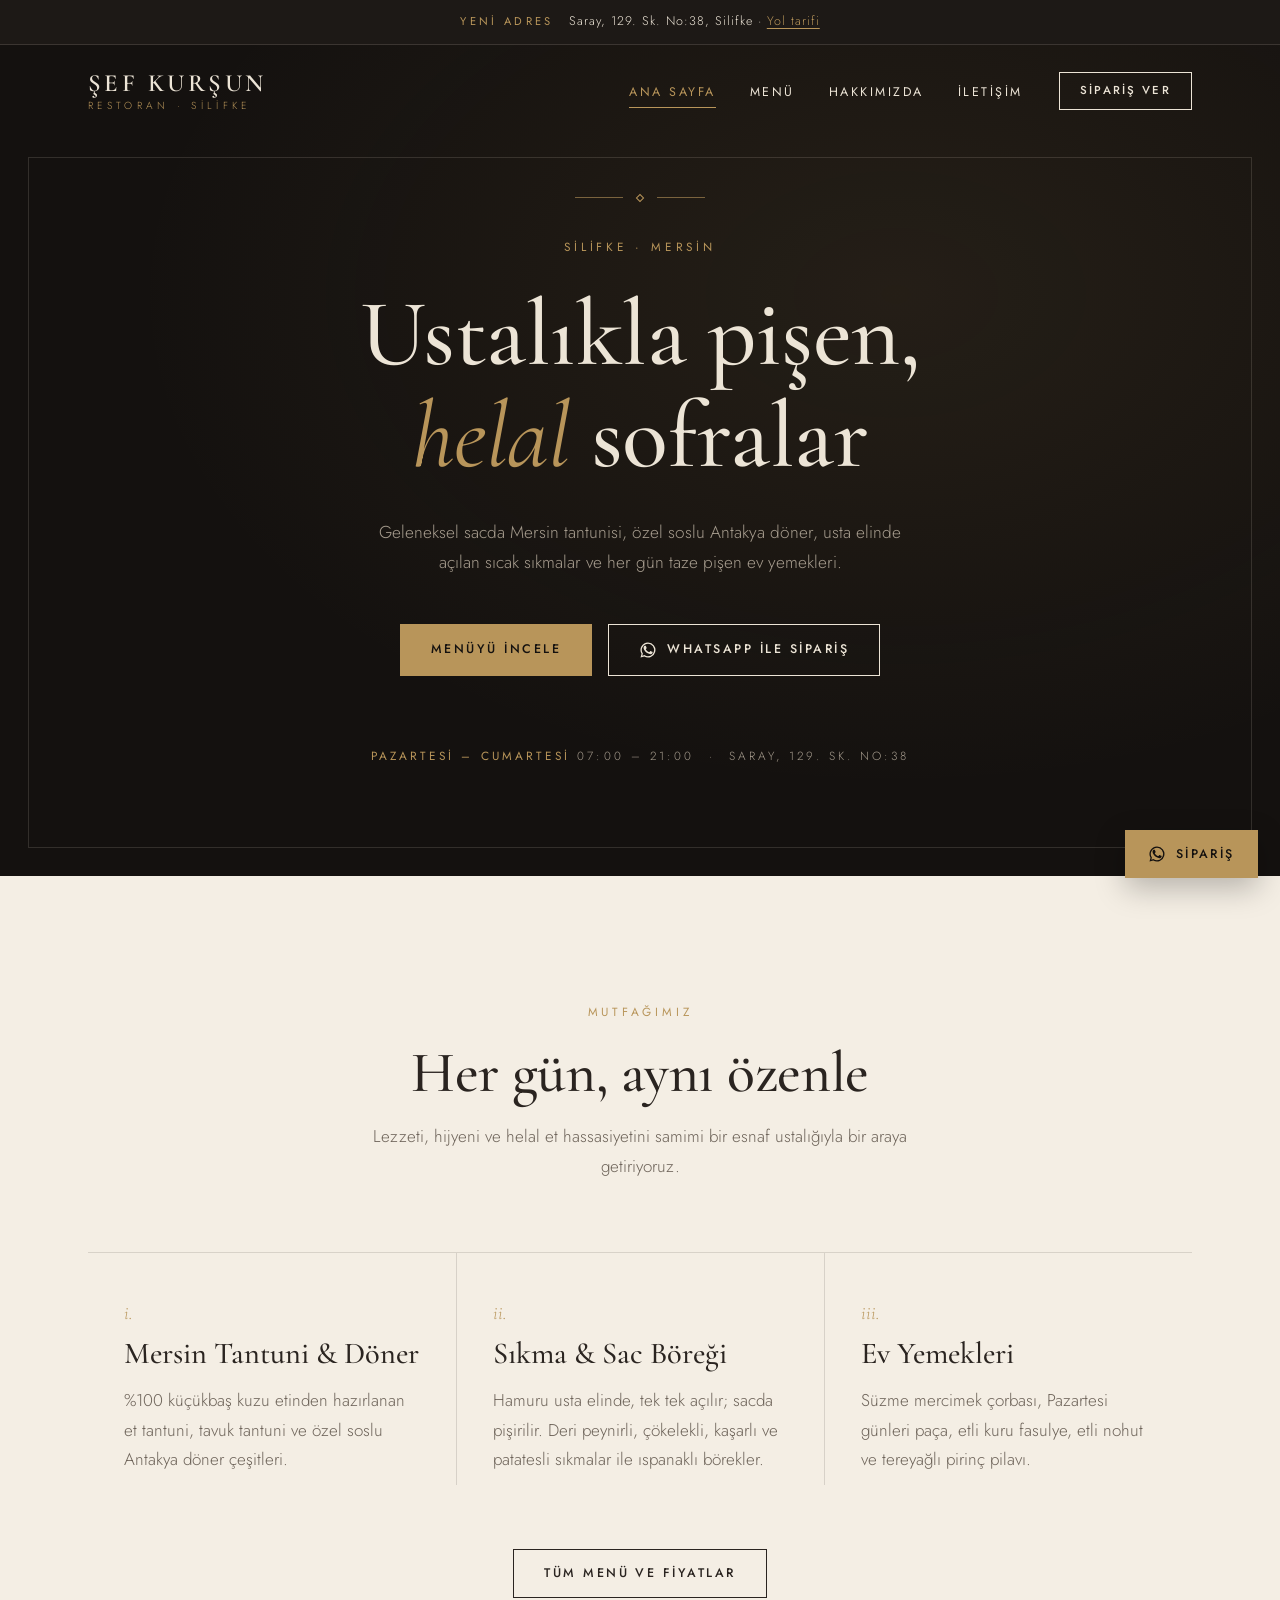
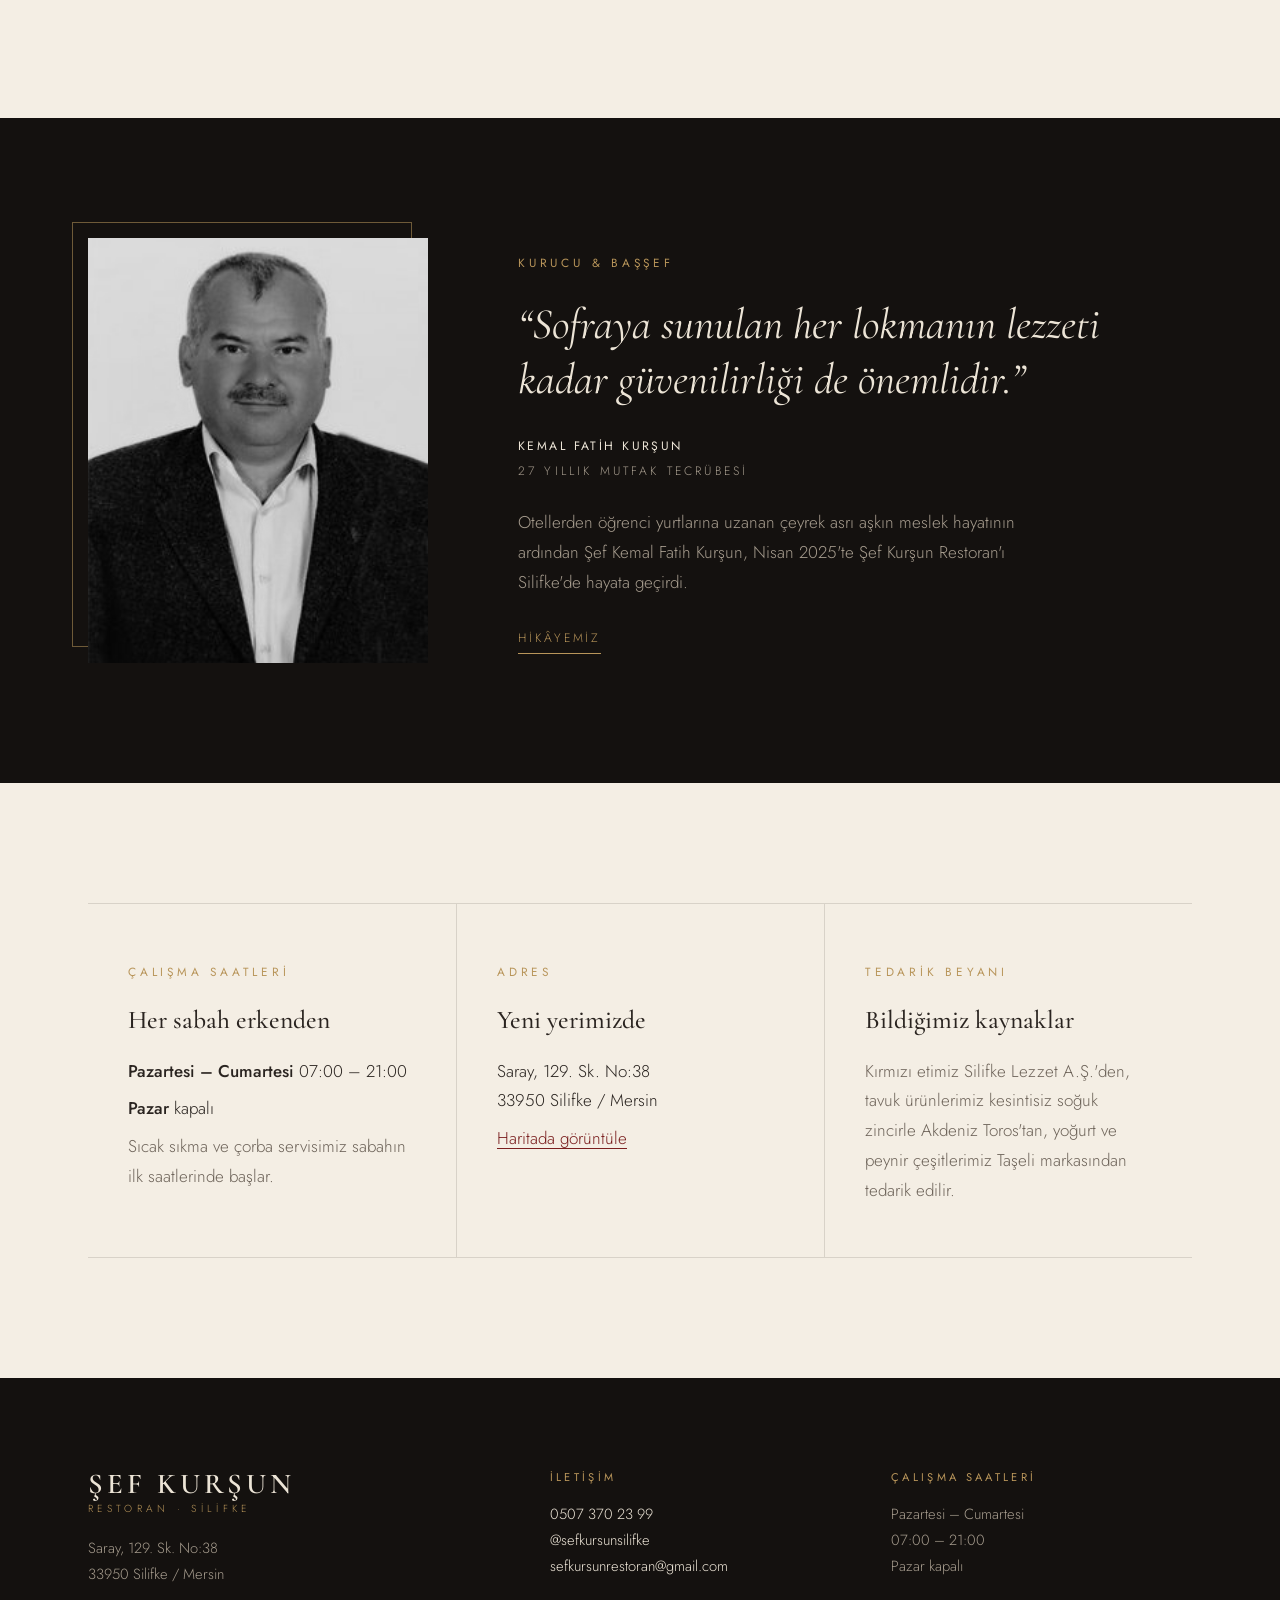
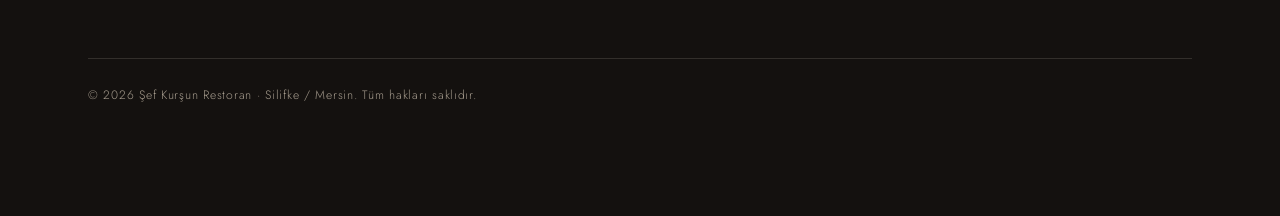
==== commit 77cc7806: "Tasarımı ciddi restoran çizgisine taşı, orijinal metin dilini geri getir - Koyu zemin, fildişi metin" ====
--- a/index.html
+++ b/index.html
@@ -3,212 +3,189 @@
 <head>
   <meta charset="UTF-8">
   <meta name="viewport" content="width=device-width, initial-scale=1.0">
-  <title>Şef Kurşun Restoran | Silifke Tantuni, Döner, Sıkma ve Ev Yemekleri</title>
-  <meta name="description" content="Silifke'de esnaf lokantası: sabah çorbası, öğlen tencere yemeği, sacda tantuni, elde açılan sıkma ve börek. Saray, 129. Sk. No:38. WhatsApp ile sipariş.">
+  <title>Şef Kurşun Restoran | Silifke Tantuni, Döner & Ev Yemekleri</title>
+  <meta name="description" content="Silifke'de Şef Kurşun Restoran: sacda Mersin tantuni, özel soslu Antakya döner, usta elinde açılan sıkma ve börekler, her gün taze pişen ev yemekleri. Saray, 129. Sk. No:38. WhatsApp ile sipariş.">
   <link rel="preconnect" href="https://fonts.googleapis.com">
   <link rel="preconnect" href="https://fonts.gstatic.com" crossorigin>
-  <link href="https://fonts.googleapis.com/css2?family=Alfa+Slab+One&family=Bitter:wght@400;500;600;700&family=Caveat:wght@600&family=IBM+Plex+Mono:wght@400;500&display=swap" rel="stylesheet">
+  <link href="https://fonts.googleapis.com/css2?family=Cormorant+Garamond:ital,wght@0,400;0,500;0,600;1,400;1,500&family=Jost:wght@300;400;500&display=swap" rel="stylesheet">
   <link rel="stylesheet" href="/assets/site.css">
   <style>
     /* GİRİŞ */
-    .giris { padding: 56px 0 72px; }
-    .giris .kap {
-      display: grid;
-      grid-template-columns: 1.15fr .85fr;
-      gap: 56px;
-      align-items: start;
-    }
-    .giris h1 {
-      font-size: clamp(2.5rem, 6vw, 4.4rem);
-      color: var(--murekkep);
-      margin: 14px 0 22px;
-    }
-    .giris h1 em { font-style: normal; color: var(--bordo); }
-    .giris .ozet { font-size: 1.15rem; max-width: 34ch; color: var(--murekkep-acik); margin-bottom: 30px; }
-    .giris .dugmeler { display: flex; gap: 14px; flex-wrap: wrap; }
-    .giris .not { margin-top: 26px; transform: rotate(-2deg); display: inline-block; }
-
-    /* Tezgâh tahtası */
-    .tahta {
-      background: #24302a;
-      color: #f2ecdf;
-      border: 10px solid #6b4a2f;
-      border-radius: 4px;
-      padding: 26px 26px 22px;
-      box-shadow: 6px 6px 0 var(--murekkep);
-      transform: rotate(1deg);
-    }
-    .tahta h2 {
-      font-family: var(--f-el);
-      font-size: 2.1rem;
-      font-weight: 600;
-      color: #fff;
-      margin-bottom: 14px;
-      text-align: center;
-    }
-    .tahta ul { list-style: none; }
-    .tahta li {
+    .giris {
+      background:
+        radial-gradient(ellipse at 70% 30%, rgba(184,149,90,.10), transparent 60%),
+        var(--gece);
+      color: var(--acik);
+      min-height: 92vh;
       display: flex;
-      align-items: baseline;
-      gap: 8px;
-      padding: 7px 0;
-      font-size: 1.02rem;
-    }
-    .tahta li::after {
+      align-items: center;
+      padding: 150px 0 110px;
+      position: relative;
+      overflow: hidden;
+    }
+    .giris::after {
       content: "";
-      flex: 1;
-      order: 1;
-      border-bottom: 2px dotted rgba(255,255,255,.35);
-    }
-    .tahta li span { order: 2; font-family: var(--f-el); font-size: 1.3rem; color: var(--hardal); }
-    .tahta p { margin-top: 14px; font-size: .85rem; color: #bfc7bf; text-align: center; }
-
-    /* NE VAR */
-    .bolum-baslik { display: flex; align-items: baseline; justify-content: space-between; gap: 20px; flex-wrap: wrap; margin-bottom: 26px; }
-    .bolum-baslik h2 { font-size: clamp(1.8rem, 4vw, 2.6rem); }
-    .uclu { display: grid; grid-template-columns: repeat(3, 1fr); border: 2px solid var(--murekkep); background: #fffdf8; }
-    .uclu article { padding: 28px 26px 30px; }
-    .uclu article + article { border-left: 2px solid var(--murekkep); }
-    .uclu .saat { font-family: var(--f-fis); font-size: .78rem; letter-spacing: 1.5px; color: var(--bordo); text-transform: uppercase; }
-    .uclu h3 { font-family: var(--f-tabela); font-weight: 400; font-size: 1.45rem; margin: 6px 0 10px; }
-    .uclu p { color: var(--murekkep-acik); font-size: .98rem; }
-
-    /* USTA */
-    .usta { margin-top: 80px; }
-    .usta .kap { display: grid; grid-template-columns: 220px 1fr; gap: 44px; align-items: center; }
-    .usta figure { background: #fff; padding: 10px 10px 34px; border: 1px solid var(--cizgi); box-shadow: 4px 4px 0 var(--kagit-koyu); transform: rotate(-3deg); }
-    .usta figure img { width: 100%; aspect-ratio: 3 / 4; object-fit: cover; }
-    .usta figcaption { font-family: var(--f-el); font-size: 1.25rem; text-align: center; margin-top: 8px; }
-    .usta .soz { font-size: clamp(1.25rem, 2.6vw, 1.6rem); line-height: 1.45; font-weight: 500; max-width: 36ch; }
-    .usta .kim { margin-top: 16px; color: var(--murekkep-acik); }
-    .usta .kim a { font-weight: 700; color: var(--bordo); }
-
-    /* BİLGİ FİŞİ */
-    .bilgi { margin-top: 80px; }
+      position: absolute;
+      inset: 112px 28px 28px;
+      border: 1px solid var(--cizgi-koyu);
+      pointer-events: none;
+    }
+    .giris .kap { text-align: center; position: relative; z-index: 1; }
+    .giris .susleme { justify-content: center; margin: 0 auto 30px; }
+    .giris h1 { font-size: clamp(3rem, 7.4vw, 6.2rem); margin: 22px auto 30px; max-width: 14ch; }
+    .giris .ozet { max-width: 56ch; margin: 0 auto 46px; color: var(--acik-soluk); font-size: 1.08rem; }
+    .giris .dugmeler { display: flex; gap: 16px; justify-content: center; flex-wrap: wrap; }
+    .giris .adres-not {
+      margin-top: 70px;
+      font-size: .74rem;
+      letter-spacing: .26em;
+      text-transform: uppercase;
+      color: var(--acik-soluk);
+    }
+    .giris .adres-not b { color: var(--pirinc); font-weight: 400; }
+
+    /* MUTFAK */
+    .bas { text-align: center; margin-bottom: 70px; }
+    .bas h2 { font-size: clamp(2.3rem, 4.6vw, 3.6rem); margin-top: 16px; }
+    .bas p { max-width: 58ch; margin: 18px auto 0; }
+    .uclu { display: grid; grid-template-columns: repeat(3, 1fr); gap: 0; border-top: 1px solid var(--cizgi-acik); }
+    .uclu article { padding: 44px 36px 10px; }
+    .uclu article + article { border-left: 1px solid var(--cizgi-acik); }
+    .uclu .no { font-family: var(--f-baslik); font-style: italic; font-size: 1.15rem; color: var(--pirinc); }
+    .uclu h3 { font-family: var(--f-baslik); font-weight: 500; font-size: 1.9rem; line-height: 1.15; margin: 8px 0 14px; }
+    .uclu p { color: var(--metin-soluk); }
+    .tum-menu { text-align: center; margin-top: 64px; }
+
+    /* ŞEF */
+    .sef .kap { display: grid; grid-template-columns: 340px 1fr; gap: 90px; align-items: center; }
+    .sef figure { position: relative; }
+    .sef figure::before { content: ""; position: absolute; inset: -16px 16px 16px -16px; border: 1px solid var(--pirinc); opacity: .55; }
+    .sef figure img { position: relative; width: 100%; aspect-ratio: 4 / 5; object-fit: cover; filter: grayscale(1) contrast(1.08) brightness(.92); }
+    .sef blockquote { font-family: var(--f-baslik); font-style: italic; font-weight: 400; font-size: clamp(1.9rem, 3.4vw, 2.8rem); line-height: 1.25; margin: 20px 0 30px; }
+    .sef .imza { font-size: .76rem; letter-spacing: .26em; text-transform: uppercase; color: var(--acik-soluk); }
+    .sef .imza b { display: block; color: var(--acik); font-weight: 400; letter-spacing: .2em; margin-bottom: 4px; }
+    .sef p.soluk { margin-top: 26px; max-width: 54ch; }
+    .sef a.ok { display: inline-block; margin-top: 30px; color: var(--pirinc); font-size: .76rem; letter-spacing: .24em; text-transform: uppercase; text-decoration: none; border-bottom: 1px solid var(--pirinc); padding-bottom: 4px; }
+
+    /* BİLGİ */
     .bilgi .fis { display: grid; grid-template-columns: repeat(3, 1fr); }
-    .bilgi .fis > div { padding: 26px 26px 30px; }
-    .bilgi .fis > div + div { border-left: 2px dashed var(--cizgi); }
-    .bilgi h3 { font-family: var(--f-fis); font-weight: 500; font-size: .78rem; letter-spacing: 2px; text-transform: uppercase; color: var(--bordo); margin-bottom: 10px; }
-    .bilgi p { font-size: .98rem; }
-    .bilgi p + p { margin-top: 6px; }
-    .bilgi .kucuk { color: var(--murekkep-acik); font-size: .88rem; }
+    .bilgi .fis > div { padding: 52px 40px; }
+    .bilgi .fis > div + div { border-left: 1px solid var(--cizgi-acik); }
+    .bilgi h3 { font-family: var(--f-baslik); font-weight: 500; font-size: 1.6rem; margin: 12px 0 14px; }
+    .bilgi p + p { margin-top: 8px; }
+    .bilgi a { color: var(--bordo); text-underline-offset: 4px; }
 
     @media (max-width: 860px) {
-      .giris { padding: 36px 0 52px; }
-      .giris .kap { grid-template-columns: 1fr; gap: 44px; }
-      .tahta { transform: none; }
+      .giris { min-height: 0; padding: 140px 0 80px; }
+      .giris::after { inset: 120px 12px 12px; }
+      .giris .adres-not { margin-top: 50px; line-height: 2; }
       .uclu, .bilgi .fis { grid-template-columns: 1fr; }
-      .uclu article + article { border-left: 0; border-top: 2px solid var(--murekkep); }
-      .bilgi .fis > div + div { border-left: 0; border-top: 2px dashed var(--cizgi); }
-      .usta .kap { grid-template-columns: 1fr; gap: 28px; justify-items: center; text-align: center; }
-      .usta figure { width: 190px; }
-      .usta .soz { margin: 0 auto; }
+      .uclu article { padding: 34px 6px 20px; }
+      .uclu article + article { border-left: 0; border-top: 1px solid var(--cizgi-acik); }
+      .bilgi .fis > div { padding: 36px 6px; }
+      .bilgi .fis > div + div { border-left: 0; border-top: 1px solid var(--cizgi-acik); }
+      .sef .kap { grid-template-columns: 1fr; gap: 56px; }
+      .sef figure { max-width: 280px; margin: 16px auto 0; }
     }
   </style>
 </head>
 <body>
 
-  <div class="duyuru"><b>Taşındık</b> Yeni yerimiz: Saray, 129. Sk. No:38, Silifke. <a href="/iletisim.html">Yol tarifi</a></div>
+  <div class="duyuru"><b>Yeni adres</b> Saray, 129. Sk. No:38, Silifke · <a href="/iletisim.html">Yol tarifi</a></div>
 
   <header class="site-ust">
     <div class="kap">
-      <a href="/" class="marka"><span><b>Şef Kurşun</b><small>Lokanta · Silifke</small></span></a>
+      <a href="/" class="marka"><b>Şef Kurşun</b><small>Restoran · Silifke</small></a>
       <ul class="menu-linkler">
         <li><a href="/" aria-current="page">Ana Sayfa</a></li>
         <li><a href="/QRMENU/">Menü</a></li>
         <li><a href="/hakkimizda.html">Hakkımızda</a></li>
         <li><a href="/iletisim.html">İletişim</a></li>
       </ul>
-      <a href="/order.html" class="dugme dugme-bordo dugme-kucuk">Sipariş Ver</a>
+      <a href="/order.html" class="dugme dugme-cizgi dugme-kucuk">Sipariş Ver</a>
     </div>
   </header>
 
   <main>
     <section class="giris">
       <div class="kap">
+        <div class="susleme"><span></span></div>
+        <span class="ust-yazi">Silifke · Mersin</span>
+        <h1 class="baslik">Ustalıkla pişen, <em>helal</em> sofralar</h1>
+        <p class="ozet">Geleneksel sacda Mersin tantunisi, özel soslu Antakya döner, usta elinde açılan sıcak sıkmalar ve her gün taze pişen ev yemekleri.</p>
+        <div class="dugmeler">
+          <a href="/QRMENU/" class="dugme">Menüyü İncele</a>
+          <a href="/order.html" class="dugme dugme-cizgi">
+            <svg viewBox="0 0 24 24" fill="currentColor" aria-hidden="true"><path d="M17.5 14.4c-.3-.1-1.8-.9-2-1-.3-.1-.5-.1-.7.1-.2.3-.8 1-.9 1.2-.2.2-.3.2-.6.1-.3-.1-1.3-.5-2.4-1.5-.9-.8-1.5-1.8-1.7-2.1-.2-.3 0-.5.1-.6l.5-.6c.1-.2.2-.3.3-.5.1-.2 0-.4 0-.5l-.9-2.2c-.2-.6-.5-.5-.7-.5h-.6c-.2 0-.5.1-.8.4-.3.3-1 1-1 2.5s1.1 2.9 1.2 3.1c.1.2 2.1 3.2 5.1 4.5 2.5 1 3 .8 3.6.7.5-.1 1.8-.7 2-1.4.2-.7.2-1.3.2-1.4-.1-.1-.3-.2-.6-.3zM12 2a10 10 0 0 0-8.6 15.1L2 22l5-1.3A10 10 0 1 0 12 2zm0 18.2c-1.5 0-3-.4-4.3-1.2l-.3-.2-3 .8.8-2.9-.2-.3A8.2 8.2 0 1 1 12 20.2z"/></svg>
+            WhatsApp ile Sipariş
+          </a>
+        </div>
+        <p class="adres-not"><b>Pazartesi – Cumartesi</b> 07:00 – 21:00 &nbsp;·&nbsp; Saray, 129. Sk. No:38</p>
+      </div>
+    </section>
+
+    <section class="bolum">
+      <div class="kap">
+        <div class="bas">
+          <span class="ust-yazi">Mutfağımız</span>
+          <h2 class="baslik">Her gün, aynı özenle</h2>
+          <p class="soluk">Lezzeti, hijyeni ve helal et hassasiyetini samimi bir esnaf ustalığıyla bir araya getiriyoruz.</p>
+        </div>
+        <div class="uclu">
+          <article>
+            <span class="no">i.</span>
+            <h3>Mersin Tantuni &amp; Döner</h3>
+            <p>%100 küçükbaş kuzu etinden hazırlanan et tantuni, tavuk tantuni ve özel soslu Antakya döner çeşitleri.</p>
+          </article>
+          <article>
+            <span class="no">ii.</span>
+            <h3>Sıkma &amp; Sac Böreği</h3>
+            <p>Hamuru usta elinde, tek tek açılır; sacda pişirilir. Deri peynirli, çökelekli, kaşarlı ve patatesli sıkmalar ile ıspanaklı börekler.</p>
+          </article>
+          <article>
+            <span class="no">iii.</span>
+            <h3>Ev Yemekleri</h3>
+            <p>Süzme mercimek çorbası, Pazartesi günleri paça, etli kuru fasulye, etli nohut ve tereyağlı pirinç pilavı.</p>
+          </article>
+        </div>
+        <div class="tum-menu"><a href="/QRMENU/" class="dugme dugme-cizgi">Tüm Menü ve Fiyatlar</a></div>
+      </div>
+    </section>
+
+    <section class="bolum koyu sef">
+      <div class="kap">
+        <figure><img src="/kemal-kursun.jpg" alt="Şef Kemal Fatih Kurşun"></figure>
         <div>
-          <span class="etiket-fis">Esnaf lokantası · 2025'ten beri</span>
-          <h1 class="baslik">Sabah çorba,<br>öğlen tencere,<br>akşam <em>tantuni.</em></h1>
-          <p class="ozet">Silifke'de ustası başında duran, yemeği her gün ocakta pişen bir lokanta. Gelin oturun ya da WhatsApp'tan yazın, kapınıza gelsin.</p>
-          <div class="dugmeler">
-            <a href="/order.html" class="dugme dugme-wa">
-              <svg viewBox="0 0 24 24" fill="currentColor" aria-hidden="true"><path d="M17.5 14.4c-.3-.1-1.8-.9-2-1-.3-.1-.5-.1-.7.1-.2.3-.8 1-.9 1.2-.2.2-.3.2-.6.1-.3-.1-1.3-.5-2.4-1.5-.9-.8-1.5-1.8-1.7-2.1-.2-.3 0-.5.1-.6l.5-.6c.1-.2.2-.3.3-.5.1-.2 0-.4 0-.5l-.9-2.2c-.2-.6-.5-.5-.7-.5h-.6c-.2 0-.5.1-.8.4-.3.3-1 1-1 2.5s1.1 2.9 1.2 3.1c.1.2 2.1 3.2 5.1 4.5 2.5 1 3 .8 3.6.7.5-.1 1.8-.7 2-1.4.2-.7.2-1.3.2-1.4-.1-.1-.3-.2-.6-.3zM12 2a10 10 0 0 0-8.6 15.1L2 22l5-1.3A10 10 0 1 0 12 2zm0 18.2c-1.5 0-3-.4-4.3-1.2l-.3-.2-3 .8.8-2.9-.2-.3A8.2 8.2 0 1 1 12 20.2z"/></svg>
-              WhatsApp'tan Sipariş
-            </a>
-            <a href="/QRMENU/" class="dugme">Menü ve Fiyatlar</a>
+          <span class="ust-yazi">Kurucu &amp; Başşef</span>
+          <blockquote>“Sofraya sunulan her lokmanın lezzeti kadar güvenilirliği de önemlidir.”</blockquote>
+          <p class="imza"><b>Kemal Fatih Kurşun</b>27 yıllık mutfak tecrübesi</p>
+          <p class="soluk">Otellerden öğrenci yurtlarına uzanan çeyrek asrı aşkın meslek hayatının ardından Şef Kemal Fatih Kurşun, Nisan 2025'te Şef Kurşun Restoran'ı Silifke'de hayata geçirdi.</p>
+          <a href="/hakkimizda.html" class="ok">Hikâyemiz</a>
+        </div>
+      </div>
+    </section>
+
+    <section class="bolum bilgi">
+      <div class="kap">
+        <div class="fis">
+          <div>
+            <span class="ust-yazi">Çalışma Saatleri</span>
+            <h3>Her sabah erkenden</h3>
+            <p><strong>Pazartesi – Cumartesi</strong> 07:00 – 21:00</p>
+            <p><strong>Pazar</strong> kapalı</p>
+            <p class="soluk">Sıcak sıkma ve çorba servisimiz sabahın ilk saatlerinde başlar.</p>
           </div>
-          <p class="not el-yazisi">Pazartesi paça var, erken gelen kapar!</p>
-        </div>
-
-        <aside class="tahta" aria-label="Tezgâhta neler var">
-          <h2>Tezgâhta bugün</h2>
-          <ul>
-            <li>Mercimek çorbası <span>her gün</span></li>
-            <li>Günün tencere yemeği <span>öğlen</span></li>
-            <li>Et ve tavuk tantuni <span>sacda</span></li>
-            <li>Tavuk döner, Antakya usulü <span>dürüm</span></li>
-            <li>Sıkma ve sac böreği <span>elde açma</span></li>
-            <li>Paça çorbası <span>Pazartesi</span></li>
-          </ul>
-          <p>Güncel fiyatlar menüde yazıyor.</p>
-        </aside>
-      </div>
-    </section>
-
-    <section class="kap">
-      <div class="bolum-baslik">
-        <h2 class="baslik">Ne yenir burada?</h2>
-        <a href="/QRMENU/" class="dugme dugme-kucuk">Tüm menü</a>
-      </div>
-      <div class="uclu">
-        <article>
-          <span class="saat">Sacdan</span>
-          <h3>Tantuni &amp; döner</h3>
-          <p>Kuzu etinden et tantuni, tavuk tantuni ve kendi sosumuzla Antakya usulü tavuk döner. İster dürüm, ister yoğurtlu tabak.</p>
-        </article>
-        <article>
-          <span class="saat">Elden</span>
-          <h3>Sıkma &amp; börek</h3>
-          <p>Hamuru elde açılır, sacda pişer. Patatesli, kaşarlı, çökelekli, deri peynirli; böreklerde ıspanaklı da var.</p>
-        </article>
-        <article>
-          <span class="saat">Ocaktan</span>
-          <h3>Tencere yemekleri</h3>
-          <p>Etli nohut, kuru fasulye, taze fasulye, tereyağlı pilav. Yanına cacık ya da yoğurt. Esnafın öğle tabağı.</p>
-        </article>
-      </div>
-    </section>
-
-    <section class="usta">
-      <div class="kap">
-        <figure>
-          <img src="/kemal-kursun.jpg" alt="Şef Kemal Fatih Kurşun">
-          <figcaption>Kemal Usta</figcaption>
-        </figure>
-        <div>
-          <p class="soz">27 yıl otel ve yurt mutfaklarında çalıştı, emekli oldu, durmadı. Nisan 2025'te kendi lokantasını açtı. Evine ne pişiriyorsa tezgâha da onu koyuyor.</p>
-          <p class="kim">Şef Kemal Fatih Kurşun · <a href="/hakkimizda.html">Hikâyemiz</a></p>
-        </div>
-      </div>
-    </section>
-
-    <section class="bilgi kap">
-      <div class="fis">
-        <div>
-          <h3>Saatler</h3>
-          <p><b>Pazartesi–Cumartesi</b><br>07:00 – 21:00</p>
-          <p><b>Pazar</b> kapalı</p>
-          <p class="kucuk">Çorba ve sıkma sabahın ilk saatinden.</p>
-        </div>
-        <div>
-          <h3>Adres</h3>
-          <p>Saray, 129. Sk. No:38<br>33950 Silifke / Mersin</p>
-          <p><a href="/iletisim.html"><b>Haritada gör</b></a></p>
-        </div>
-        <div>
-          <h3>Nereden alıyoruz</h3>
-          <p>Kuzu eti Silifke Lezzet A.Ş.'den, tavuk Akdeniz Toros'tan, yoğurt, ayran ve peynirler Taşeli markasından gelir.</p>
-          <p class="kucuk">Alerjen bilgisi menünün altında.</p>
+          <div>
+            <span class="ust-yazi">Adres</span>
+            <h3>Yeni yerimizde</h3>
+            <p>Saray, 129. Sk. No:38<br>33950 Silifke / Mersin</p>
+            <p><a href="/iletisim.html">Haritada görüntüle</a></p>
+          </div>
+          <div>
+            <span class="ust-yazi">Tedarik Beyanı</span>
+            <h3>Bildiğimiz kaynaklar</h3>
+            <p class="soluk">Kırmızı etimiz Silifke Lezzet A.Ş.'den, tavuk ürünlerimiz kesintisiz soğuk zincirle Akdeniz Toros'tan, yoğurt ve peynir çeşitlerimiz Taşeli markasından tedarik edilir.</p>
+          </div>
         </div>
       </div>
     </section>
@@ -217,25 +194,25 @@
   <footer class="site-alt">
     <div class="kap">
       <div>
-        <p class="baslik">Şef Kurşun</p>
-        <p>Saray, 129. Sk. No:38<br>33950 Silifke / Mersin</p>
+        <a href="/" class="marka"><b>Şef Kurşun</b><small>Restoran · Silifke</small></a>
+        <p style="margin-top:22px">Saray, 129. Sk. No:38<br>33950 Silifke / Mersin</p>
       </div>
       <div>
-        <h4>Ulaşın</h4>
+        <h4>İletişim</h4>
         <p><a href="tel:05073702399">0507 370 23 99</a><br>
         <a href="https://www.instagram.com/sefkursunsilifke" target="_blank" rel="noopener">@sefkursunsilifke</a><br>
         <a href="mailto:sefkursunrestoran@gmail.com">sefkursunrestoran@gmail.com</a></p>
       </div>
       <div>
-        <h4>Saatler</h4>
-        <p>Pzt–Cmt 07:00–21:00<br>Pazar kapalı</p>
-      </div>
-      <p class="telif">© 2026 Şef Kurşun Restoran · Silifke</p>
+        <h4>Çalışma Saatleri</h4>
+        <p>Pazartesi – Cumartesi<br>07:00 – 21:00<br>Pazar kapalı</p>
+      </div>
+      <p class="telif">© 2026 Şef Kurşun Restoran · Silifke / Mersin. Tüm hakları saklıdır.</p>
     </div>
   </footer>
 
   <a href="/order.html" class="wa-sabit" aria-label="WhatsApp ile sipariş ver">
-    <span class="dugme dugme-wa">
+    <span class="dugme">
       <svg viewBox="0 0 24 24" fill="currentColor" aria-hidden="true"><path d="M17.5 14.4c-.3-.1-1.8-.9-2-1-.3-.1-.5-.1-.7.1-.2.3-.8 1-.9 1.2-.2.2-.3.2-.6.1-.3-.1-1.3-.5-2.4-1.5-.9-.8-1.5-1.8-1.7-2.1-.2-.3 0-.5.1-.6l.5-.6c.1-.2.2-.3.3-.5.1-.2 0-.4 0-.5l-.9-2.2c-.2-.6-.5-.5-.7-.5h-.6c-.2 0-.5.1-.8.4-.3.3-1 1-1 2.5s1.1 2.9 1.2 3.1c.1.2 2.1 3.2 5.1 4.5 2.5 1 3 .8 3.6.7.5-.1 1.8-.7 2-1.4.2-.7.2-1.3.2-1.4-.1-.1-.3-.2-.6-.3zM12 2a10 10 0 0 0-8.6 15.1L2 22l5-1.3A10 10 0 1 0 12 2zm0 18.2c-1.5 0-3-.4-4.3-1.2l-.3-.2-3 .8.8-2.9-.2-.3A8.2 8.2 0 1 1 12 20.2z"/></svg>
       <span>Sipariş</span>
     </span>
--- a/assets/site.css
+++ b/assets/site.css
@@ -1,210 +1,178 @@
-/* Şef Kurşun – ortak stil
-   Esnaf lokantası: kağıt adisyon, tabela harfleri, bordo mürekkep. */
+/* Şef Kurşun Restoran – ortak stil
+   Koyu zemin, fildişi metin, pirinç vurgu; zarif serif başlıklar. */
 
 :root {
-  --kagit: #f6efe2;
-  --kagit-koyu: #ede2cd;
-  --murekkep: #1f1a17;
-  --murekkep-acik: #5b514a;
-  --bordo: #8e1c1c;
-  --bordo-koyu: #6d1414;
-  --hardal: #e3a826;
-  --yesil: #1f7a4a;
-  --wa: #1fa855;
-  --cizgi: #d9cbb1;
+  --gece: #14110f;
+  --gece-2: #1d1916;
+  --fildisi: #f4eee4;
+  --fildisi-2: #ebe3d6;
+  --metin: #2a2420;
+  --metin-soluk: #6e645a;
+  --acik: #ece4d6;
+  --acik-soluk: #a59b8d;
+  --pirinc: #b8955a;
+  --pirinc-koyu: #9a7a43;
+  --bordo: #7a1f1f;
+  --cizgi-koyu: rgba(236, 228, 214, .14);
+  --cizgi-acik: rgba(42, 36, 32, .14);
 
-  --f-tabela: "Alfa Slab One", Georgia, serif;
-  --f-metin: "Bitter", Georgia, serif;
-  --f-fis: "IBM Plex Mono", ui-monospace, monospace;
-  --f-el: "Caveat", "Segoe Print", cursive;
+  --f-baslik: "Cormorant Garamond", Georgia, "Times New Roman", serif;
+  --f-metin: "Jost", "Helvetica Neue", Arial, sans-serif;
 }
 
 * { box-sizing: border-box; margin: 0; padding: 0; }
-
 html { -webkit-text-size-adjust: 100%; }
 
 body {
-  background: var(--kagit);
-  color: var(--murekkep);
+  background: var(--fildisi);
+  color: var(--metin);
   font-family: var(--f-metin);
+  font-weight: 300;
   font-size: 17px;
-  line-height: 1.6;
+  line-height: 1.75;
+  font-variant-numeric: lining-nums;
 }
 
 a { color: inherit; }
 img { max-width: 100%; display: block; }
+strong, b { font-weight: 500; }
 
-.kap { max-width: 1080px; margin: 0 auto; padding: 0 20px; }
+.kap { max-width: 1160px; margin: 0 auto; padding: 0 28px; }
+.dar { max-width: 760px; }
+
+/* ---------- TİPOGRAFİ ---------- */
+.ust-yazi {
+  display: inline-block;
+  font-size: .74rem;
+  font-weight: 400;
+  letter-spacing: .32em;
+  text-transform: uppercase;
+  color: var(--pirinc);
+}
+.baslik {
+  font-family: var(--f-baslik);
+  font-weight: 500;
+  line-height: 1.08;
+  letter-spacing: -.005em;
+}
+.baslik em { font-style: italic; font-weight: 400; color: var(--pirinc); }
+.susleme {
+  display: flex;
+  align-items: center;
+  gap: 14px;
+  color: var(--pirinc);
+}
+.susleme::before, .susleme::after { content: ""; height: 1px; width: 48px; background: currentColor; opacity: .6; }
+.susleme span { width: 6px; height: 6px; transform: rotate(45deg); border: 1px solid currentColor; }
 
 /* ---------- ÜST ---------- */
 .site-ust {
-  background: var(--kagit);
-  border-bottom: 2px solid var(--murekkep);
-  position: sticky;
-  top: 0;
+  position: absolute;
+  left: 0; right: 0;
   z-index: 100;
+  color: var(--acik);
 }
-.site-ust .kap {
-  display: flex;
-  align-items: center;
-  gap: 24px;
-  min-height: 68px;
+.site-ust.dolu { position: sticky; background: var(--gece); border-bottom: 1px solid var(--cizgi-koyu); }
+.site-ust .kap { display: flex; align-items: center; gap: 36px; min-height: 92px; }
+.marka { text-decoration: none; margin-right: auto; line-height: 1.1; }
+.marka b {
+  display: block;
+  font-family: var(--f-baslik);
+  font-weight: 600;
+  font-size: 1.55rem;
+  letter-spacing: .14em;
+  text-transform: uppercase;
 }
-.marka {
-  display: flex;
-  align-items: center;
-  gap: 10px;
-  text-decoration: none;
-  margin-right: auto;
-}
-.marka img { width: 46px; height: 46px; border-radius: 50%; border: 2px solid var(--murekkep); }
-.marka b {
-  font-family: var(--f-tabela);
-  font-weight: 400;
-  font-size: 1.3rem;
-  letter-spacing: .5px;
-  color: var(--bordo);
-  line-height: 1;
-}
-.marka small {
-  display: block;
-  font-family: var(--f-fis);
-  font-size: .68rem;
-  letter-spacing: 1.5px;
-  text-transform: uppercase;
-  color: var(--murekkep-acik);
-  margin-top: 4px;
-}
-.menu-linkler { display: flex; gap: 22px; list-style: none; align-items: center; }
+.marka small { display: block; font-size: .64rem; letter-spacing: .42em; text-transform: uppercase; color: var(--pirinc); margin-top: 3px; }
+.menu-linkler { display: flex; gap: 34px; list-style: none; }
 .menu-linkler a {
   text-decoration: none;
-  font-weight: 600;
-  font-size: .95rem;
-  padding: 4px 0;
-  border-bottom: 2px solid transparent;
+  font-size: .78rem;
+  font-weight: 400;
+  letter-spacing: .2em;
+  text-transform: uppercase;
+  padding: 6px 0;
+  border-bottom: 1px solid transparent;
+  transition: border-color .2s, color .2s;
 }
-.menu-linkler a:hover,
-.menu-linkler a[aria-current="page"] { border-bottom-color: var(--bordo); color: var(--bordo); }
+.menu-linkler a:hover, .menu-linkler a[aria-current="page"] { color: var(--pirinc); border-bottom-color: var(--pirinc); }
 
-/* ---------- BUTONLAR ----------
-   Düz renk, kalın kontur, sert gölge. Basınca yerine oturur. */
+/* ---------- DÜĞMELER ---------- */
 .dugme {
   display: inline-flex;
   align-items: center;
-  gap: 8px;
+  justify-content: center;
+  gap: 10px;
   font-family: var(--f-metin);
-  font-weight: 700;
-  font-size: 1rem;
+  font-size: .78rem;
+  font-weight: 500;
+  letter-spacing: .2em;
+  text-transform: uppercase;
   text-decoration: none;
-  color: var(--murekkep);
-  background: #fff;
-  border: 2px solid var(--murekkep);
-  border-radius: 6px;
-  padding: 11px 18px;
-  box-shadow: 3px 3px 0 var(--murekkep);
-  transition: transform .08s, box-shadow .08s;
+  padding: 16px 30px;
+  border: 1px solid var(--pirinc);
+  background: var(--pirinc);
+  color: var(--gece);
   cursor: pointer;
+  transition: background .2s, color .2s, border-color .2s;
   line-height: 1.2;
 }
-.dugme:hover { transform: translate(-1px, -1px); box-shadow: 4px 4px 0 var(--murekkep); }
-.dugme:active { transform: translate(3px, 3px); box-shadow: 0 0 0 var(--murekkep); }
-.dugme svg { width: 20px; height: 20px; flex-shrink: 0; }
-.dugme-bordo { background: var(--bordo); color: #fff; }
-.dugme-wa { background: var(--wa); color: #fff; }
-.dugme-hardal { background: var(--hardal); }
-.dugme-kucuk { padding: 8px 14px; font-size: .9rem; }
+.dugme:hover { background: var(--pirinc-koyu); border-color: var(--pirinc-koyu); }
+.dugme svg { width: 18px; height: 18px; flex-shrink: 0; }
+.dugme-cizgi { background: transparent; color: inherit; border-color: currentColor; }
+.dugme-cizgi:hover { background: transparent; color: var(--pirinc); border-color: var(--pirinc); }
+.dugme-kucuk { padding: 11px 20px; font-size: .72rem; }
 
-/* ---------- ORTAK PARÇALAR ---------- */
-.etiket-fis {
-  font-family: var(--f-fis);
-  font-size: .75rem;
-  letter-spacing: 2px;
-  text-transform: uppercase;
-  color: var(--murekkep-acik);
-}
-.el-yazisi {
-  font-family: var(--f-el);
-  font-weight: 600;
-  font-size: 1.5rem;
-  line-height: 1.1;
-  color: var(--bordo);
-}
-.baslik {
-  font-family: var(--f-tabela);
-  font-weight: 400;
-  line-height: 1.1;
-  letter-spacing: .3px;
-}
-.kesik { border: 0; border-top: 2px dashed var(--cizgi); margin: 0; }
+/* ---------- BÖLÜMLER ---------- */
+.koyu { background: var(--gece); color: var(--acik); }
+.koyu .soluk { color: var(--acik-soluk); }
+.soluk { color: var(--metin-soluk); }
+.bolum { padding: 120px 0; }
 
-/* Adisyon kâğıdı */
-.fis {
-  background: #fffdf8;
-  border: 2px solid var(--murekkep);
-  box-shadow: 6px 6px 0 var(--murekkep);
-}
+/* Adisyon / bilgi kutusu */
+.fis { border-top: 1px solid var(--cizgi-acik); border-bottom: 1px solid var(--cizgi-acik); }
+.koyu .fis { border-color: var(--cizgi-koyu); }
 
 /* Taşındık şeridi */
 .duyuru {
-  background: var(--hardal);
-  border-bottom: 2px solid var(--murekkep);
-  font-size: .92rem;
+  background: var(--gece-2);
+  color: var(--acik);
+  border-bottom: 1px solid var(--cizgi-koyu);
+  font-size: .78rem;
+  letter-spacing: .08em;
   text-align: center;
-  padding: 8px 20px;
+  padding: 11px 20px;
+  position: relative;
+  z-index: 101;
 }
-.duyuru b { font-family: var(--f-fis); letter-spacing: 1px; text-transform: uppercase; font-size: .8rem; margin-right: 6px; }
-.duyuru a { font-weight: 700; }
+.duyuru b { color: var(--pirinc); font-weight: 400; letter-spacing: .3em; text-transform: uppercase; font-size: .7rem; margin-right: 10px; }
+.duyuru a { color: var(--pirinc); text-underline-offset: 3px; white-space: nowrap; }
 
 /* ---------- ALT ---------- */
-.site-alt {
-  background: var(--murekkep);
-  color: #e9dfcf;
-  margin-top: 80px;
-  padding: 48px 0 100px;
-  font-size: .95rem;
-}
-.site-alt .kap {
-  display: grid;
-  grid-template-columns: 1.3fr 1fr 1fr;
-  gap: 32px;
-}
-.site-alt h4 {
-  font-family: var(--f-fis);
-  font-weight: 500;
-  font-size: .75rem;
-  letter-spacing: 2px;
-  text-transform: uppercase;
-  color: var(--hardal);
-  margin-bottom: 10px;
-}
-.site-alt a { color: #fff; }
-.site-alt .baslik { font-size: 1.6rem; color: #fff; margin-bottom: 8px; }
-.site-alt .telif { grid-column: 1 / -1; border-top: 1px solid #3b332e; padding-top: 18px; font-size: .8rem; color: #a49686; }
+.site-alt { background: var(--gece); color: var(--acik); padding: 90px 0 110px; font-size: .92rem; }
+.site-alt .kap { display: grid; grid-template-columns: 1.4fr 1fr 1fr; gap: 40px; }
+.site-alt .marka b { font-size: 1.8rem; }
+.site-alt h4 { font-size: .7rem; font-weight: 400; letter-spacing: .3em; text-transform: uppercase; color: var(--pirinc); margin-bottom: 14px; }
+.site-alt p { color: var(--acik-soluk); }
+.site-alt a { color: var(--acik); text-decoration: none; }
+.site-alt a:hover { color: var(--pirinc); }
+.site-alt .telif { grid-column: 1 / -1; border-top: 1px solid var(--cizgi-koyu); padding-top: 26px; margin-top: 30px; font-size: .76rem; letter-spacing: .06em; }
 
 /* Sağ alttaki sipariş düğmesi */
-.wa-sabit {
-  position: fixed;
-  right: 18px;
-  bottom: 18px;
-  z-index: 200;
+.wa-sabit { position: fixed; right: 22px; bottom: 22px; z-index: 200; text-decoration: none; }
+.wa-sabit .dugme { box-shadow: 0 10px 30px rgba(0,0,0,.25); padding: 14px 22px; }
+
+@media (max-width: 860px) {
+  body { font-size: 16px; }
+  .kap { padding: 0 20px; }
+  .bolum { padding: 80px 0; }
+  .site-ust .kap { flex-wrap: wrap; gap: 0 16px; min-height: 0; padding-top: 16px; padding-bottom: 6px; }
+  .marka b { font-size: 1.3rem; }
+  .menu-linkler { order: 3; width: 100%; gap: 22px; overflow-x: auto; padding: 12px 0 6px; scrollbar-width: none; }
+  .menu-linkler::-webkit-scrollbar { display: none; }
+  .menu-linkler a { white-space: nowrap; font-size: .7rem; }
+  .site-alt { padding: 64px 0 100px; }
+  .site-alt .kap { grid-template-columns: 1fr; gap: 30px; }
+  .wa-sabit .dugme span { display: none; }
+  .wa-sabit .dugme { padding: 14px; }
 }
-.wa-sabit .dugme { padding: 12px 18px; }
-
-@media (max-width: 760px) {
-  body { font-size: 16px; }
-  .site-ust .kap { flex-wrap: wrap; gap: 0 16px; padding-top: 10px; }
-  .marka img { width: 40px; height: 40px; }
-  .menu-linkler {
-    order: 3;
-    width: 100%;
-    gap: 18px;
-    overflow-x: auto;
-    padding: 6px 0 8px;
-    scrollbar-width: none;
-  }
-  .menu-linkler::-webkit-scrollbar { display: none; }
-  .menu-linkler a { white-space: nowrap; font-size: .9rem; }
-  .site-alt .kap { grid-template-columns: 1fr; gap: 24px; }
-  .wa-sabit .dugme span { display: none; }
-  .wa-sabit .dugme { padding: 12px; }
-}
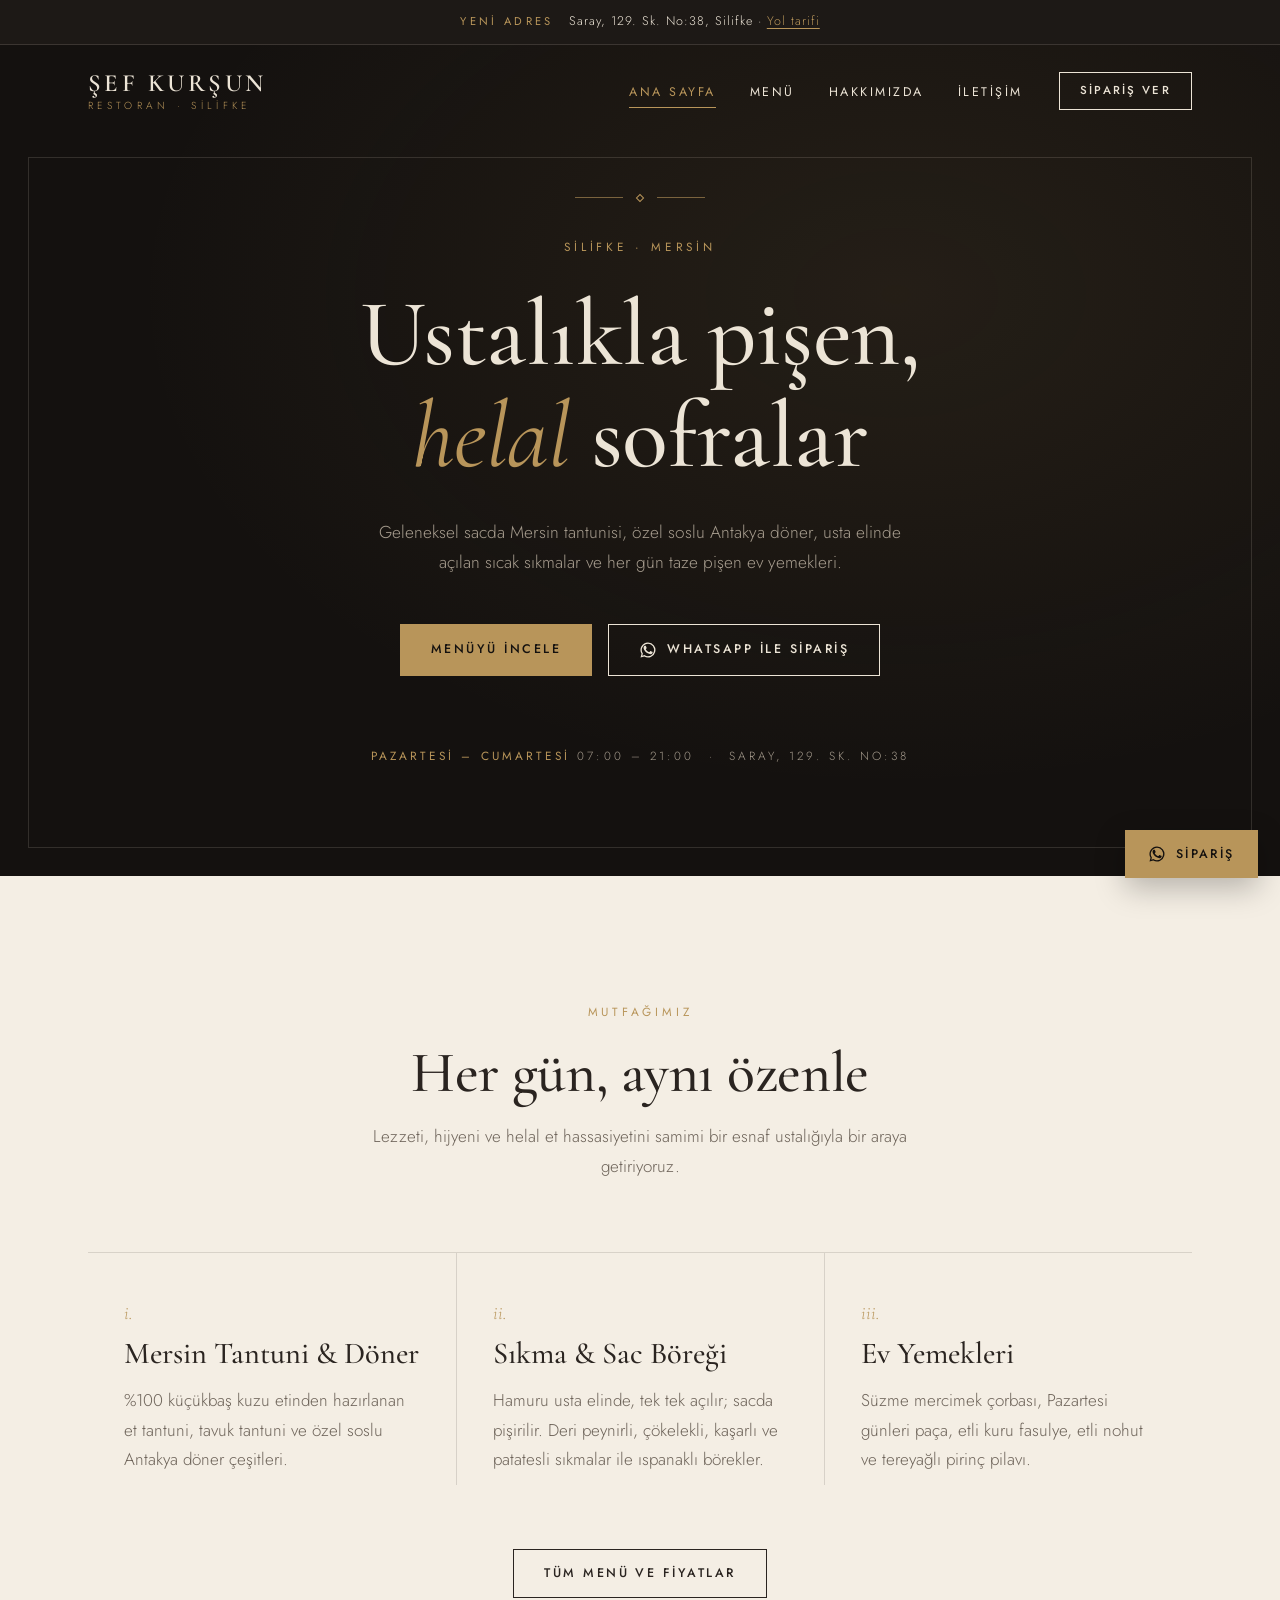
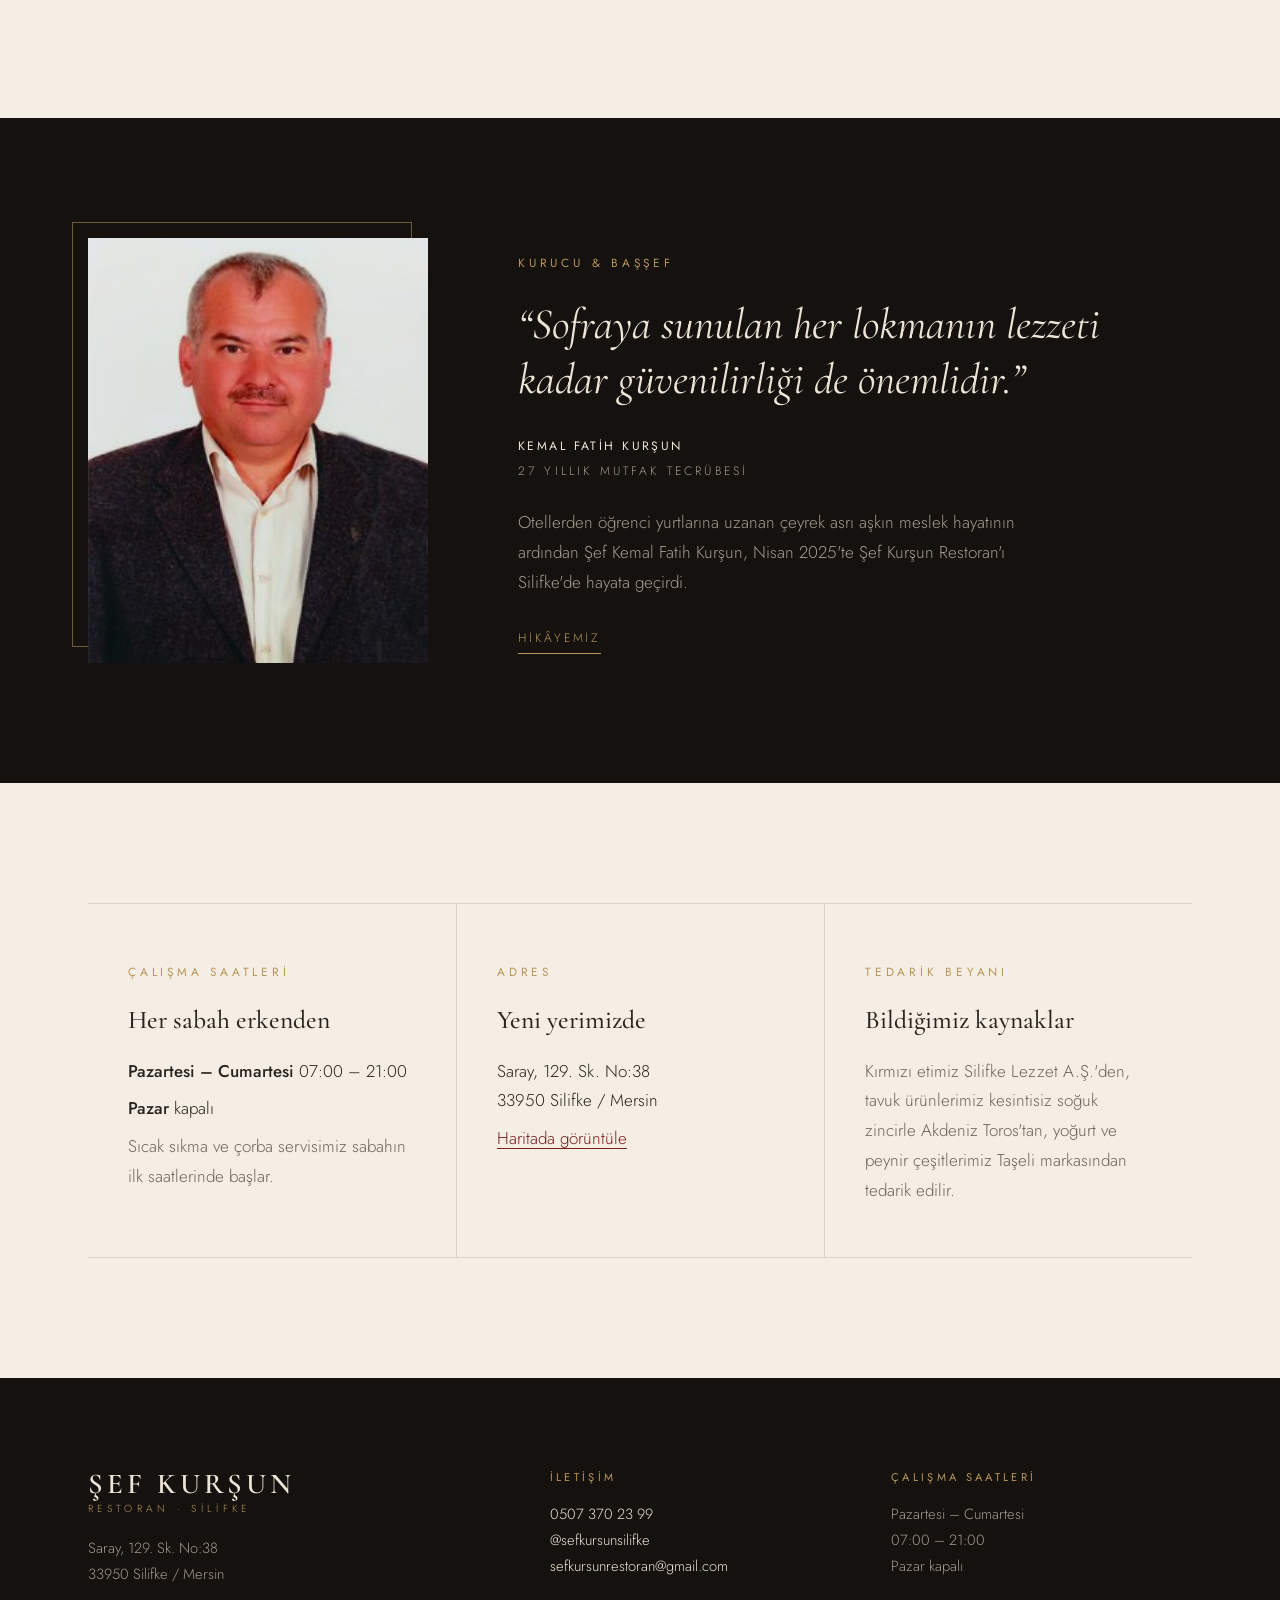
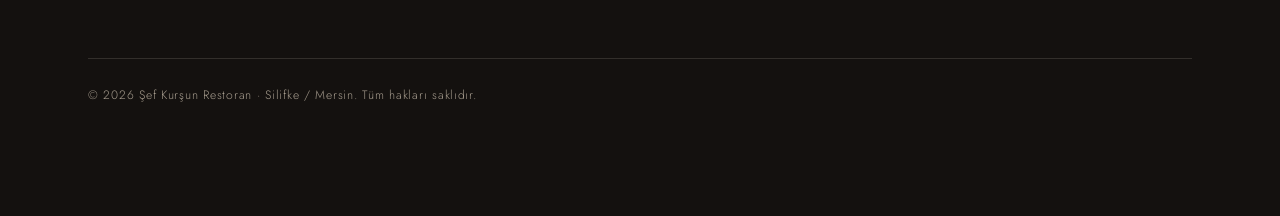
==== commit e4f4ff91: "Usta fotoğrafını orijinal renklerinde göster Ana sayfa ve hakkımızda sayfasındaki gri tonlama ve kar" ====
--- a/index.html
+++ b/index.html
@@ -60,7 +60,7 @@
     .sef .kap { display: grid; grid-template-columns: 340px 1fr; gap: 90px; align-items: center; }
     .sef figure { position: relative; }
     .sef figure::before { content: ""; position: absolute; inset: -16px 16px 16px -16px; border: 1px solid var(--pirinc); opacity: .55; }
-    .sef figure img { position: relative; width: 100%; aspect-ratio: 4 / 5; object-fit: cover; filter: grayscale(1) contrast(1.08) brightness(.92); }
+    .sef figure img { position: relative; width: 100%; aspect-ratio: 4 / 5; object-fit: cover; }
     .sef blockquote { font-family: var(--f-baslik); font-style: italic; font-weight: 400; font-size: clamp(1.9rem, 3.4vw, 2.8rem); line-height: 1.25; margin: 20px 0 30px; }
     .sef .imza { font-size: .76rem; letter-spacing: .26em; text-transform: uppercase; color: var(--acik-soluk); }
     .sef .imza b { display: block; color: var(--acik); font-weight: 400; letter-spacing: .2em; margin-bottom: 4px; }
